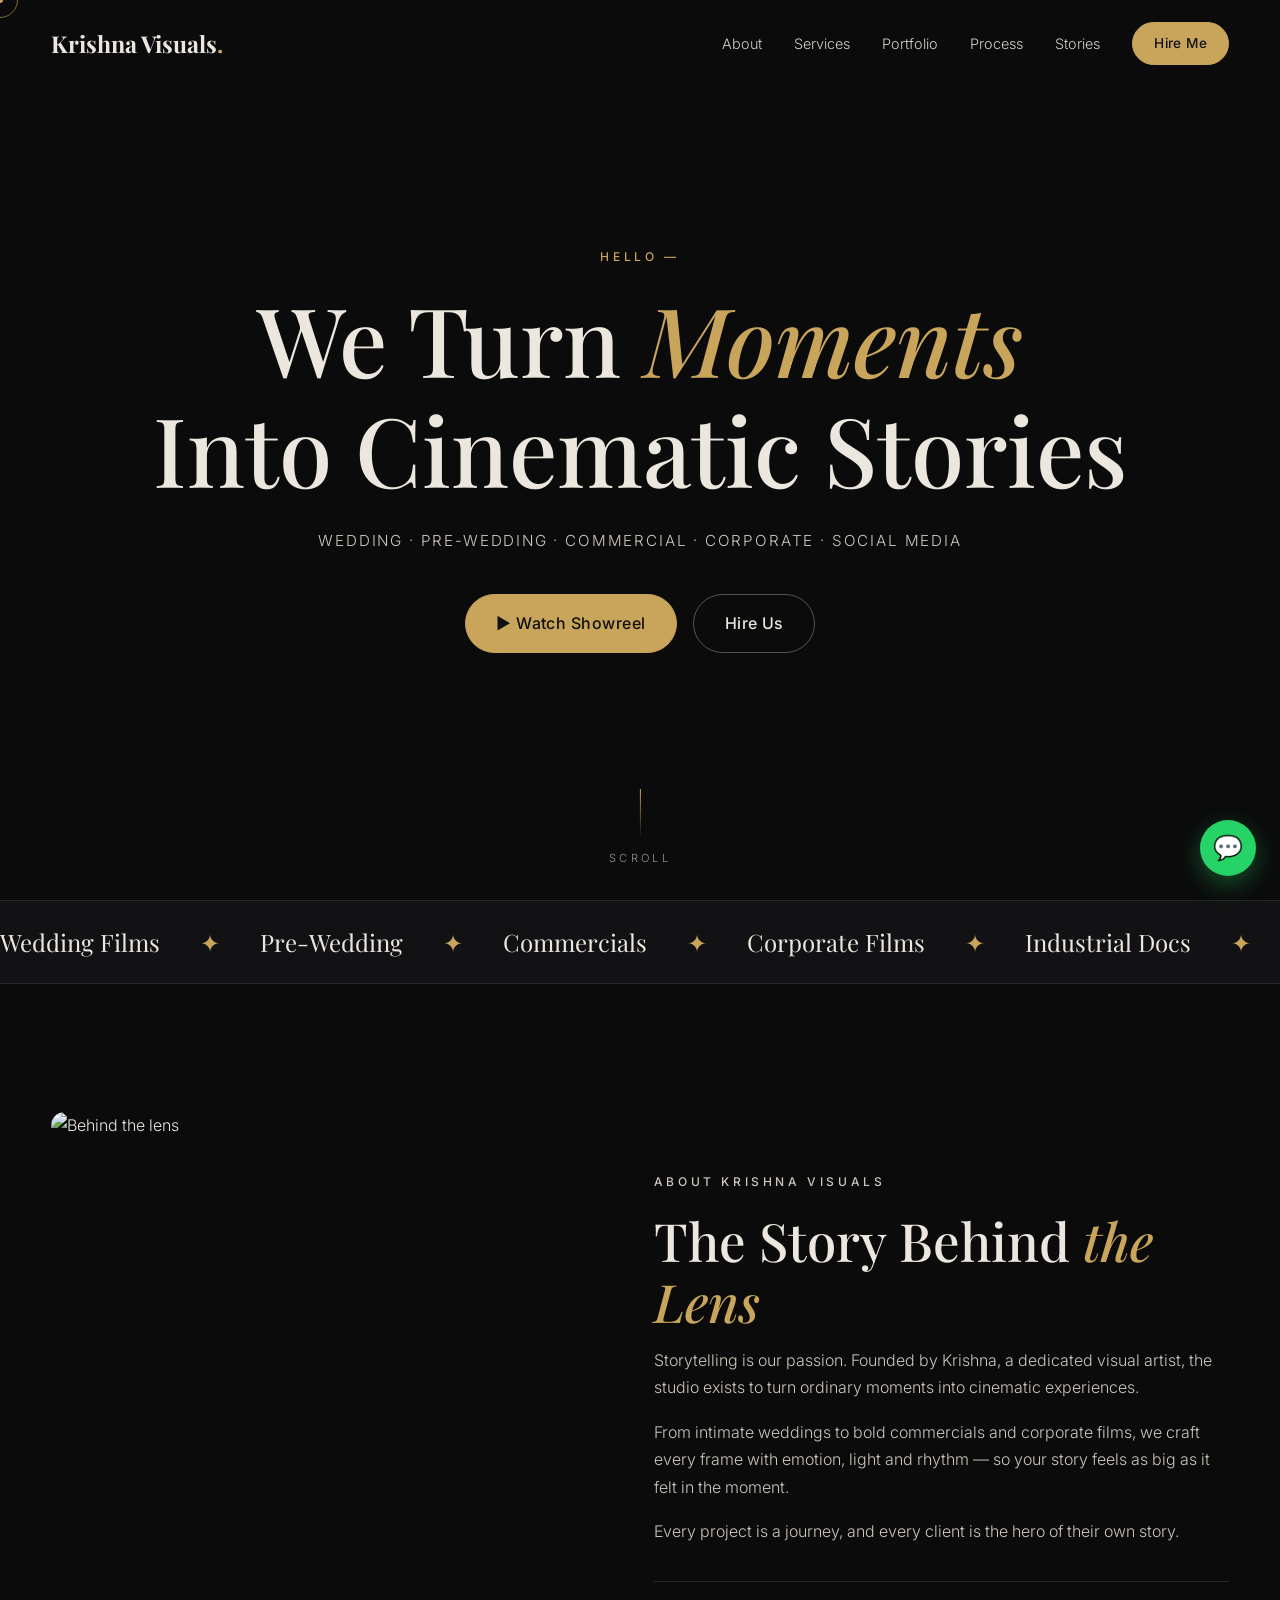
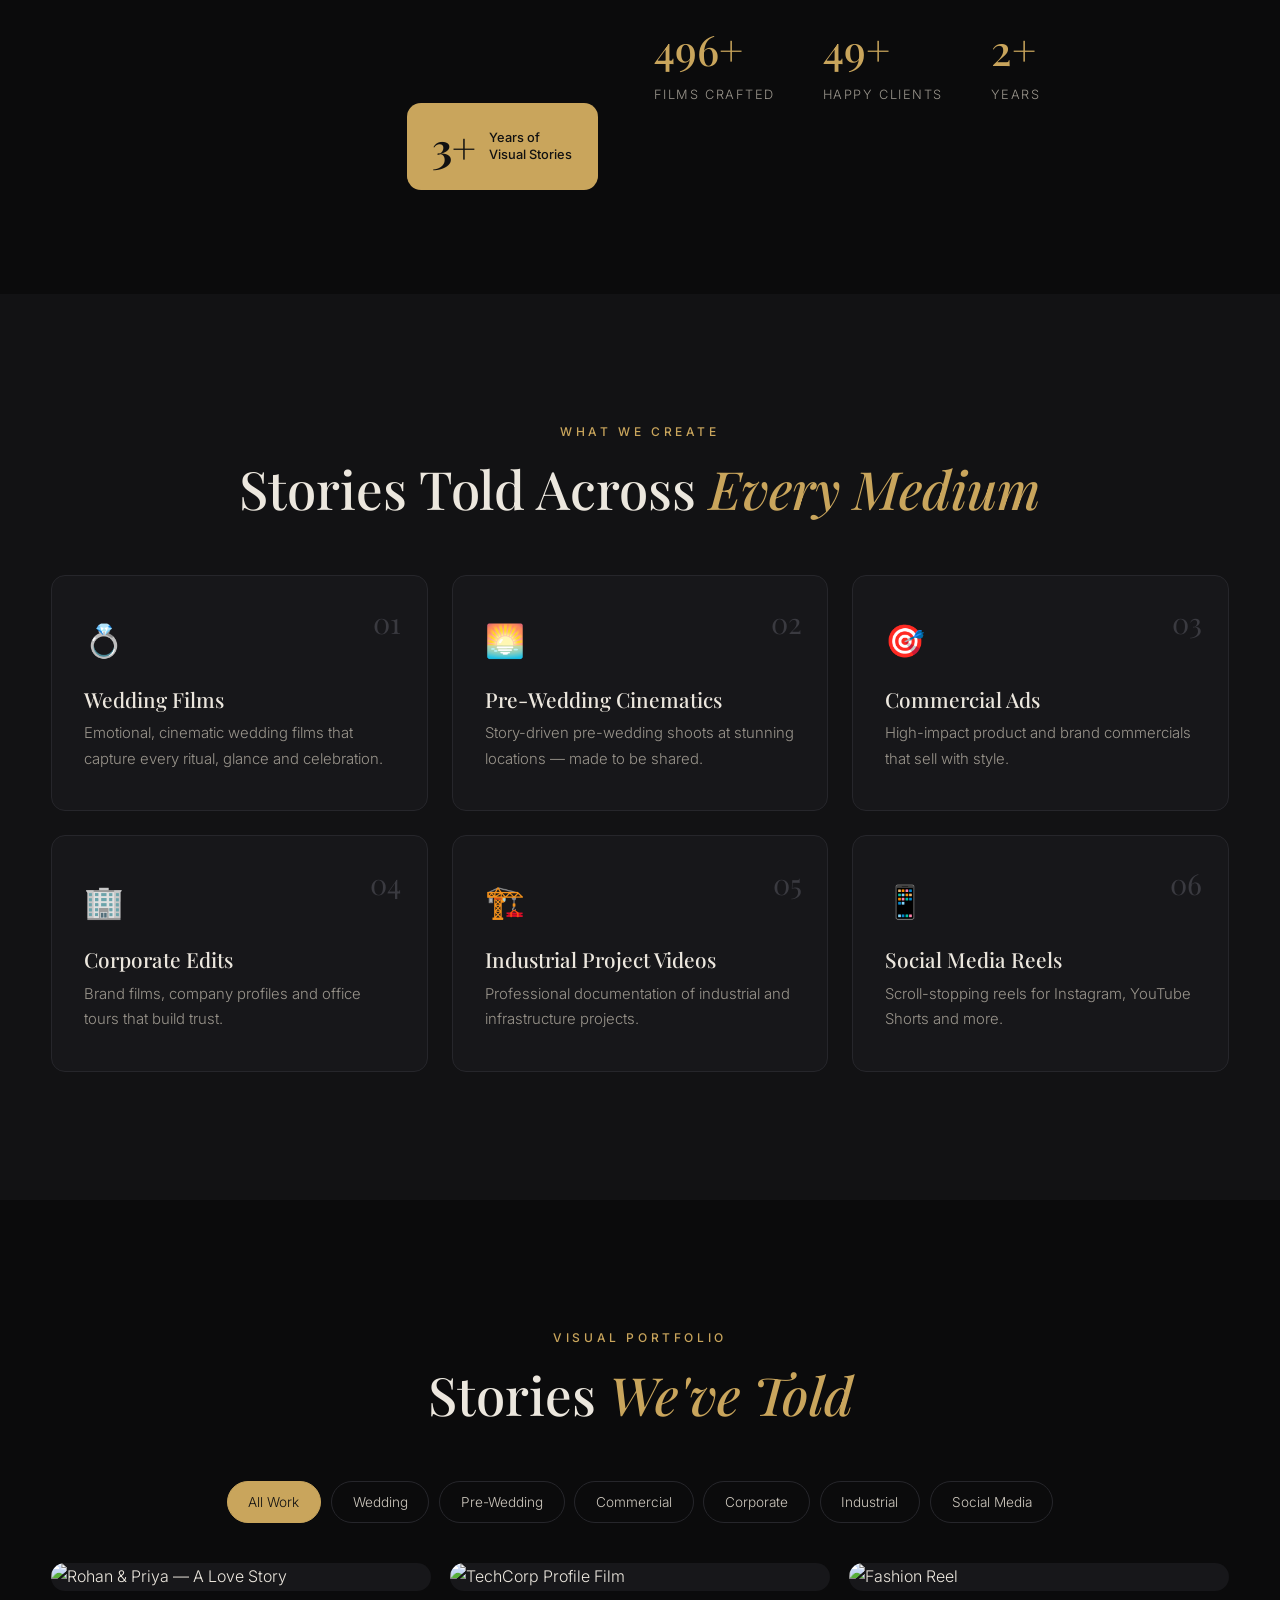
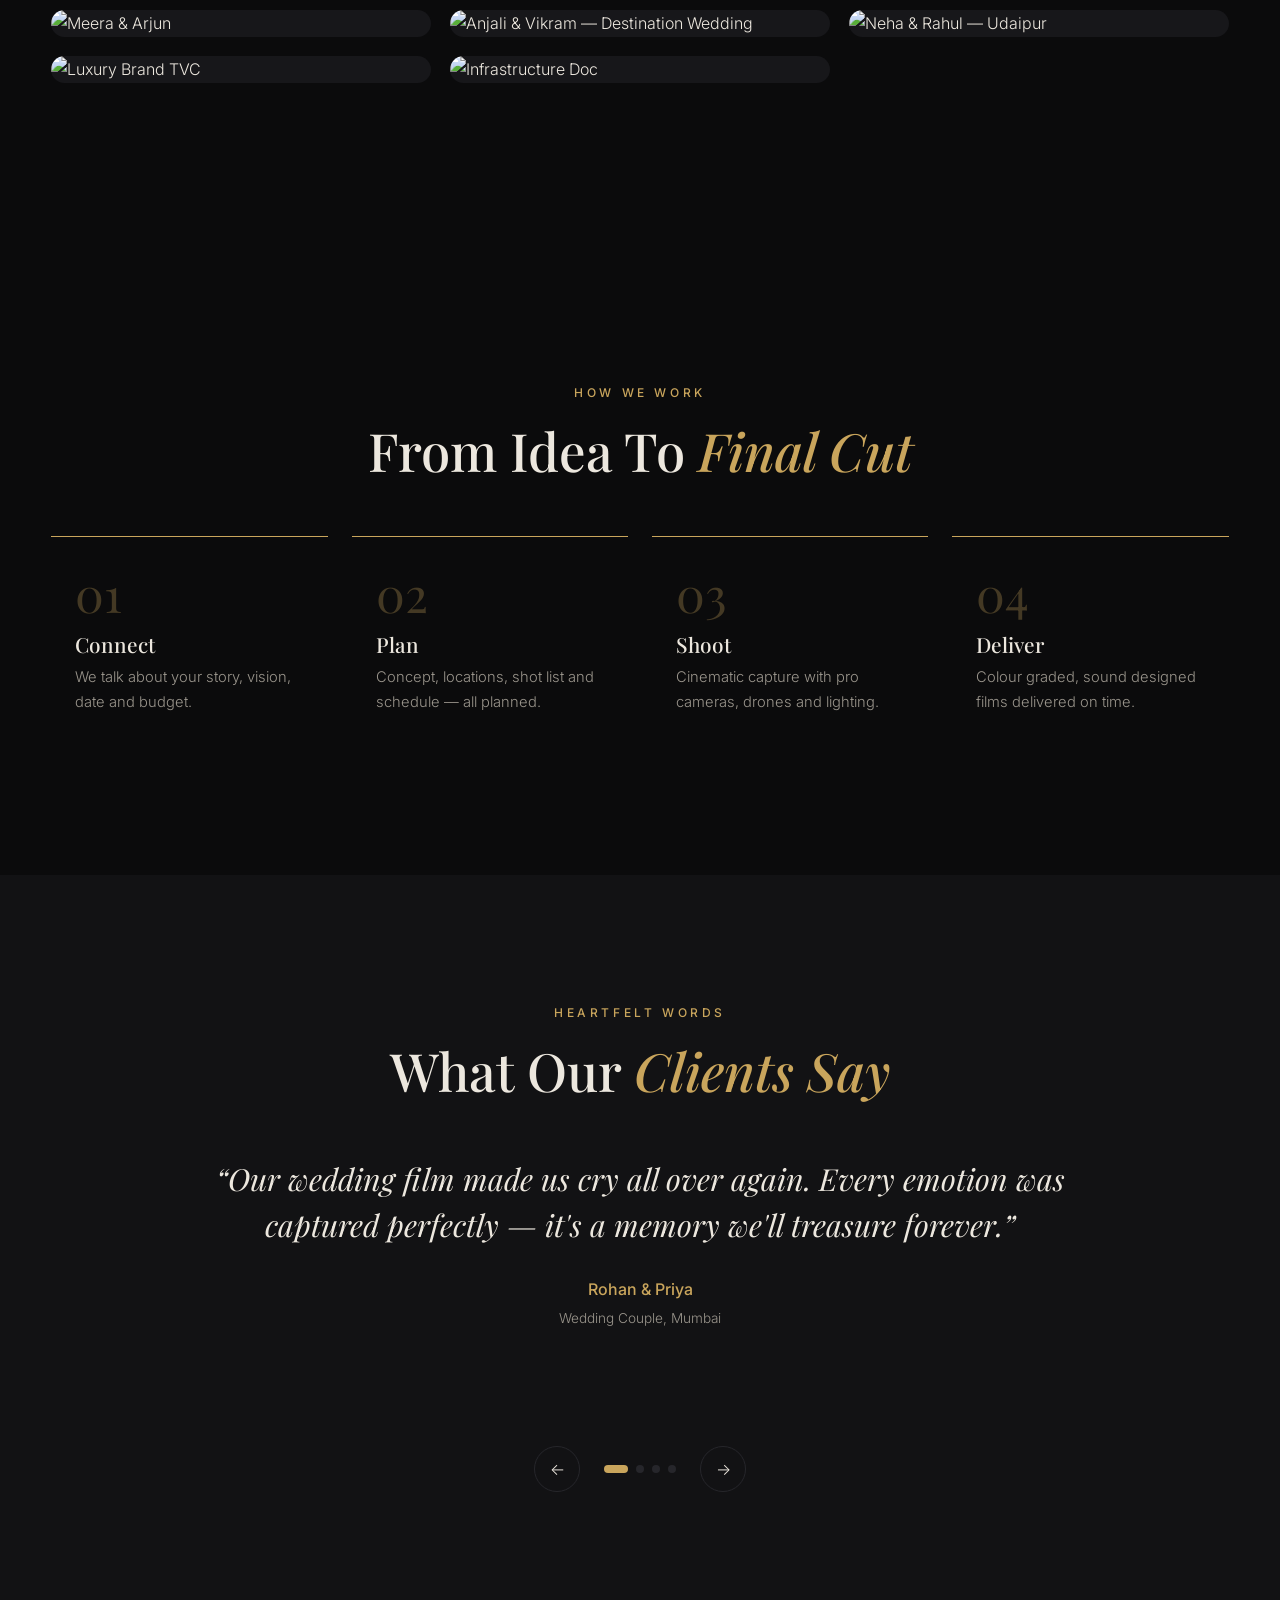
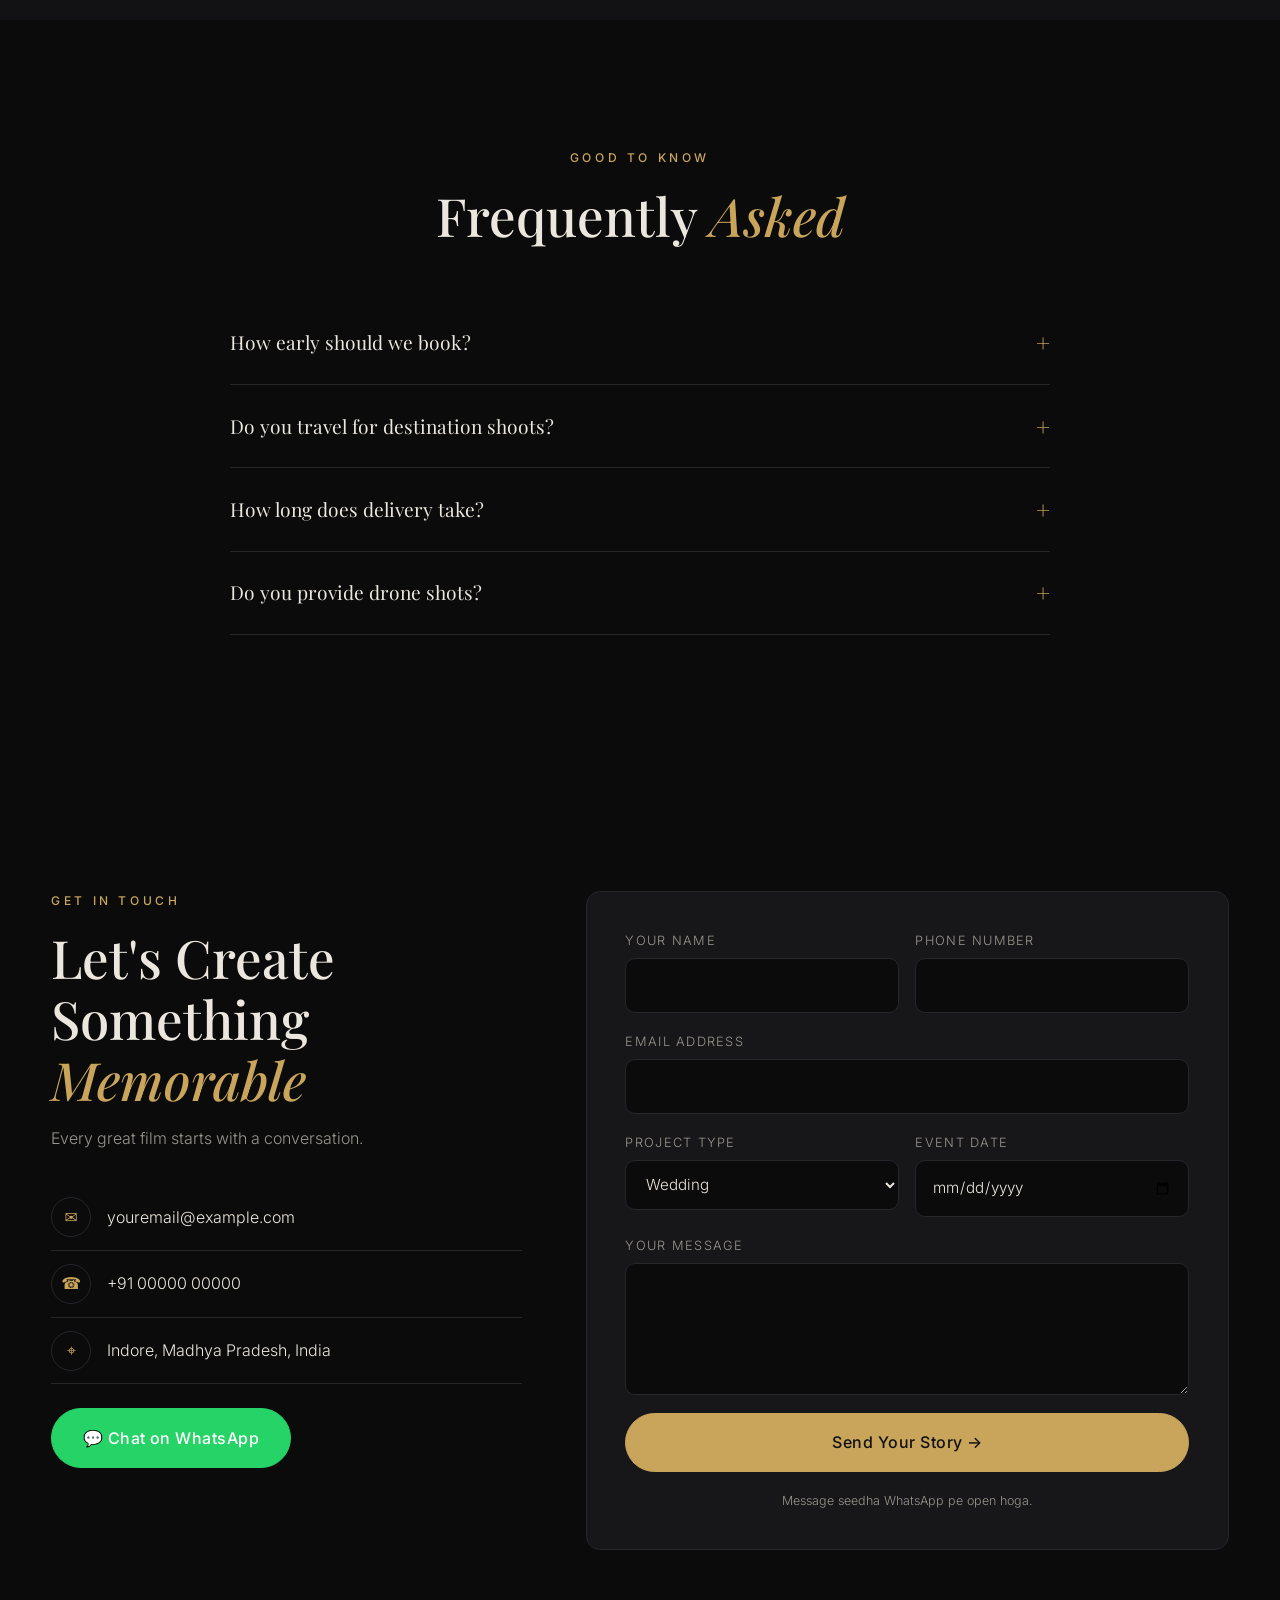
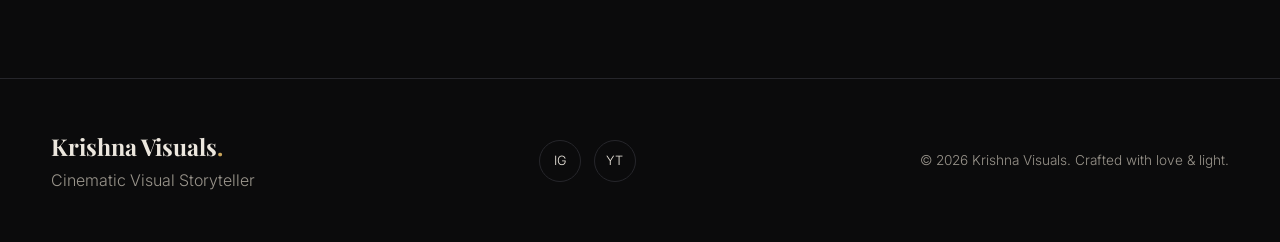
==== index.html @ 81f7ef21 "Studio portfolio website with admin panel Co-Authored-By: Claude Opus 5.5 <noreply@anthropic.com>" ====
<!DOCTYPE html>
<html lang="en">
<head>
  <meta charset="UTF-8" />
  <meta name="viewport" content="width=device-width, initial-scale=1.0" />
  <title>Krishna Visuals — Cinematic Visual Storyteller</title>
  <meta name="description" content="Wedding, Pre-Wedding, Commercial, Corporate & Social Media films. Cinematic visual storytelling studio based in Indore." />
  <meta property="og:title" content="Krishna Visuals — Cinematic Visual Storyteller" />
  <meta property="og:description" content="We turn moments into cinematic stories." />
  <meta name="theme-color" content="#0b0b0c" />
  <link rel="icon" href="data:image/svg+xml,<svg xmlns='http://www.w3.org/2000/svg' viewBox='0 0 100 100'><text y='.9em' font-size='90'>🎬</text></svg>" />
  <link rel="preconnect" href="https://fonts.googleapis.com" />
  <link rel="preconnect" href="https://fonts.gstatic.com" crossorigin />
  <link href="https://fonts.googleapis.com/css2?family=Playfair+Display:ital,wght@0,500;0,700;1,500&family=Inter:wght@300;400;500;600&display=swap" rel="stylesheet" />
  <link rel="stylesheet" href="css/style.css" />
</head>
<body>

  <!-- Preloader -->
  <div id="preloader"><div class="pl-inner"><span class="pl-logo" data-brand>Krishna Visuals</span><span class="pl-bar"></span></div></div>

  <!-- Custom cursor (desktop) -->
  <div class="cursor-dot"></div><div class="cursor-ring"></div>

  <!-- NAV -->
  <header class="nav" id="nav">
    <a href="#home" class="logo"><span data-brand>Krishna Visuals</span><i>.</i></a>
    <nav class="nav-links" id="navLinks">
      <a href="#about">About</a>
      <a href="#services">Services</a>
      <a href="#portfolio">Portfolio</a>
      <a href="#process">Process</a>
      <a href="#testimonials">Stories</a>
      <a href="#contact" class="btn btn-sm">Hire Me</a>
    </nav>
    <button class="burger" id="burger" aria-label="Menu"><span></span><span></span></button>
  </header>

  <!-- HERO -->
  <section class="hero" id="home">
    <div class="hero-bg" id="heroBg"></div>
    <div class="hero-overlay"></div>
    <div class="hero-content">
      <p class="eyebrow reveal">Hello —</p>
      <h1 class="reveal">We Turn <em>Moments</em><br />Into Cinematic Stories</h1>
      <p class="hero-services reveal">Wedding · Pre-Wedding · Commercial · Corporate · Social Media</p>
      <div class="hero-btns reveal">
        <button class="btn" id="showreelBtn">▶ Watch Showreel</button>
        <a href="#contact" class="btn btn-ghost">Hire Us</a>
      </div>
    </div>
    <a href="#about" class="scroll-cue"><span></span>Scroll</a>
  </section>

  <!-- MARQUEE -->
  <div class="marquee"><div class="marquee-track">
    <span>Wedding Films</span><b>✦</b><span>Pre-Wedding</span><b>✦</b><span>Commercials</span><b>✦</b><span>Corporate Films</span><b>✦</b><span>Industrial Docs</span><b>✦</b><span>Social Reels</span><b>✦</b>
    <span>Wedding Films</span><b>✦</b><span>Pre-Wedding</span><b>✦</b><span>Commercials</span><b>✦</b><span>Corporate Films</span><b>✦</b><span>Industrial Docs</span><b>✦</b><span>Social Reels</span><b>✦</b>
  </div></div>

  <!-- ABOUT -->
  <section class="section about" id="about">
    <div class="container about-grid">
      <div class="about-img reveal">
        <img src="https://picsum.photos/seed/studio-lens/800/1000" alt="Behind the lens" loading="lazy" />
        <div class="about-badge"><strong>3+</strong><span>Years of<br/>Visual Stories</span></div>
      </div>
      <div class="about-text">
        <p class="eyebrow reveal">About <span data-brand>Krishna Visuals</span></p>
        <h2 class="reveal">The Story Behind <em>the Lens</em></h2>
        <p class="reveal">Storytelling is our passion. Founded by Krishna, a dedicated visual artist, the studio exists to turn ordinary moments into cinematic experiences.</p>
        <p class="reveal">From intimate weddings to bold commercials and corporate films, we craft every frame with emotion, light and rhythm — so your story feels as big as it felt in the moment.</p>
        <p class="reveal">Every project is a journey, and every client is the hero of their own story.</p>
        <div class="stats reveal">
          <div><strong class="count" data-to="500">0</strong><b>+</b><span>Films Crafted</span></div>
          <div><strong class="count" data-to="50">0</strong><b>+</b><span>Happy Clients</span></div>
          <div><strong class="count" data-to="3">0</strong><b>+</b><span>Years</span></div>
        </div>
      </div>
    </div>
  </section>

  <!-- SERVICES -->
  <section class="section services" id="services">
    <div class="container">
      <div class="section-head">
        <p class="eyebrow reveal">What We Create</p>
        <h2 class="reveal">Stories Told Across <em>Every Medium</em></h2>
      </div>
      <div class="service-grid">
        <article class="service reveal"><span class="num">01</span><div class="ico">💍</div><h3>Wedding Films</h3><p>Emotional, cinematic wedding films that capture every ritual, glance and celebration.</p></article>
        <article class="service reveal"><span class="num">02</span><div class="ico">🌅</div><h3>Pre-Wedding Cinematics</h3><p>Story-driven pre-wedding shoots at stunning locations — made to be shared.</p></article>
        <article class="service reveal"><span class="num">03</span><div class="ico">🎯</div><h3>Commercial Ads</h3><p>High-impact product and brand commercials that sell with style.</p></article>
        <article class="service reveal"><span class="num">04</span><div class="ico">🏢</div><h3>Corporate Edits</h3><p>Brand films, company profiles and office tours that build trust.</p></article>
        <article class="service reveal"><span class="num">05</span><div class="ico">🏗️</div><h3>Industrial Project Videos</h3><p>Professional documentation of industrial and infrastructure projects.</p></article>
        <article class="service reveal"><span class="num">06</span><div class="ico">📱</div><h3>Social Media Reels</h3><p>Scroll-stopping reels for Instagram, YouTube Shorts and more.</p></article>
      </div>
    </div>
  </section>

  <!-- PORTFOLIO -->
  <section class="section portfolio" id="portfolio">
    <div class="container">
      <div class="section-head">
        <p class="eyebrow reveal">Visual Portfolio</p>
        <h2 class="reveal">Stories <em>We've Told</em></h2>
      </div>
      <div class="filters reveal" id="filters"></div>
      <div class="gallery" id="gallery"></div>
      <p class="gallery-empty" id="galleryEmpty" hidden>Abhi is category me kuch nahi hai — jaldi aa raha hai ✨</p>
      <div class="center"><button class="btn btn-ghost" id="loadMore" hidden>Load More</button></div>
    </div>
  </section>

  <!-- PROCESS -->
  <section class="section process" id="process">
    <div class="container">
      <div class="section-head">
        <p class="eyebrow reveal">How We Work</p>
        <h2 class="reveal">From Idea To <em>Final Cut</em></h2>
      </div>
      <div class="process-grid">
        <div class="step reveal"><span>01</span><h3>Connect</h3><p>We talk about your story, vision, date and budget.</p></div>
        <div class="step reveal"><span>02</span><h3>Plan</h3><p>Concept, locations, shot list and schedule — all planned.</p></div>
        <div class="step reveal"><span>03</span><h3>Shoot</h3><p>Cinematic capture with pro cameras, drones and lighting.</p></div>
        <div class="step reveal"><span>04</span><h3>Deliver</h3><p>Colour graded, sound designed films delivered on time.</p></div>
      </div>
    </div>
  </section>

  <!-- TESTIMONIALS -->
  <section class="section testimonials" id="testimonials">
    <div class="container">
      <div class="section-head">
        <p class="eyebrow reveal">Heartfelt Words</p>
        <h2 class="reveal">What Our <em>Clients Say</em></h2>
      </div>
      <div class="slider reveal" id="slider">
        <div class="slides">
          <blockquote class="slide active"><p>“Our wedding film made us cry all over again. Every emotion was captured perfectly — it's a memory we'll treasure forever.”</p><cite>Rohan &amp; Priya <span>Wedding Couple, Mumbai</span></cite></blockquote>
          <blockquote class="slide"><p>“The pre-wedding film went viral among our friends and family! Beautiful locations, beautiful storytelling.”</p><cite>Arjun &amp; Meera <span>Pre-Wedding, Jaipur</span></cite></blockquote>
          <blockquote class="slide"><p>“Our product launch video exceeded every expectation. Professional, creative and delivered on time.”</p><cite>Siddharth J. <span>CEO, Lifestyle Brand</span></cite></blockquote>
          <blockquote class="slide"><p>“The corporate film perfectly showed who we are as a company. Our clients loved it.”</p><cite>Preethi N. <span>Marketing Director</span></cite></blockquote>
        </div>
        <div class="slider-nav">
          <button id="prevT" aria-label="Previous">←</button>
          <div class="dots" id="dots"></div>
          <button id="nextT" aria-label="Next">→</button>
        </div>
      </div>
    </div>
  </section>

  <!-- FAQ -->
  <section class="section faq" id="faq">
    <div class="container narrow">
      <div class="section-head">
        <p class="eyebrow reveal">Good To Know</p>
        <h2 class="reveal">Frequently <em>Asked</em></h2>
      </div>
      <details class="reveal"><summary>How early should we book?</summary><p>Weddings: 2–4 months pehle book karna best hai. Commercial / corporate projects ke liye 1–2 weeks kaafi hai.</p></details>
      <details class="reveal"><summary>Do you travel for destination shoots?</summary><p>Haan! Hum poore India me aur destination weddings ke liye travel karte hain.</p></details>
      <details class="reveal"><summary>How long does delivery take?</summary><p>Teaser 1 week me, aur full film usually 3–6 weeks me deliver hoti hai.</p></details>
      <details class="reveal"><summary>Do you provide drone shots?</summary><p>Yes — cinematic drone coverage available hai (location permissions ke according).</p></details>
    </div>
  </section>

  <!-- CONTACT -->
  <section class="section contact" id="contact">
    <div class="container contact-grid">
      <div>
        <p class="eyebrow reveal">Get In Touch</p>
        <h2 class="reveal">Let's Create Something <em>Memorable</em></h2>
        <p class="reveal muted">Every great film starts with a conversation.</p>
        <ul class="contact-list reveal">
          <li><span>✉</span><a id="cEmail" href="#"></a></li>
          <li><span>☎</span><a id="cPhone" href="#"></a></li>
          <li><span>⌖</span><em id="cLoc"></em></li>
        </ul>
        <a id="cWa" class="btn btn-wa reveal" target="_blank" rel="noopener">💬 Chat on WhatsApp</a>
      </div>
      <form class="form reveal" id="contactForm">
        <div class="row">
          <label>Your Name<input name="name" required /></label>
          <label>Phone Number<input name="phone" type="tel" /></label>
        </div>
        <label>Email Address<input name="email" type="email" /></label>
        <div class="row">
          <label>Project Type<select name="type" id="projType"></select></label>
          <label>Event Date<input name="date" type="date" /></label>
        </div>
        <label>Your Message<textarea name="message" rows="4" required></textarea></label>
        <button class="btn" type="submit">Send Your Story →</button>
        <p class="form-note">Message seedha WhatsApp pe open hoga.</p>
      </form>
    </div>
  </section>

  <!-- FOOTER -->
  <footer class="footer">
    <div class="container footer-inner">
      <div><a href="#home" class="logo"><span data-brand>Krishna Visuals</span><i>.</i></a><p class="muted" data-tagline></p></div>
      <div class="socials" id="socials"></div>
      <p class="muted small">© <span id="year"></span> <span data-brand>Krishna Visuals</span>. Crafted with love &amp; light.</p>
    </div>
  </footer>

  <!-- Floating buttons -->
  <a class="float-wa" id="floatWa" target="_blank" rel="noopener" aria-label="WhatsApp">💬</a>
  <button class="to-top" id="toTop" aria-label="Back to top">↑</button>

  <!-- Lightbox -->
  <div class="lightbox" id="lightbox" aria-hidden="true">
    <button class="lb-close" id="lbClose" aria-label="Close">✕</button>
    <button class="lb-prev" id="lbPrev" aria-label="Previous">‹</button>
    <div class="lb-stage" id="lbStage"></div>
    <button class="lb-next" id="lbNext" aria-label="Next">›</button>
    <p class="lb-caption" id="lbCaption"></p>
  </div>

  <script src="js/config.js"></script>
  <script src="js/main.js"></script>
</body>
</html>
---- css/style.css ----
[hidden]{display:none!important}
:root{
  --bg:#0b0b0c; --bg2:#121214; --card:#17171a; --line:#26262b;
  --text:#ece7de; --muted:#9a958c; --gold:#c9a55c; --gold2:#e6c98a;
  --serif:"Playfair Display",Georgia,serif; --sans:"Inter",system-ui,sans-serif;
  --r:14px; --ease:cubic-bezier(.2,.7,.2,1);
}
*{box-sizing:border-box;margin:0;padding:0}
html{scroll-behavior:smooth}
body{background:var(--bg);color:var(--text);font-family:var(--sans);font-weight:300;line-height:1.7;overflow-x:hidden}
img{max-width:100%;display:block}
a{color:inherit;text-decoration:none}
button{font:inherit;cursor:pointer;border:0;background:none;color:inherit}
em{font-style:italic;color:var(--gold)}
h1,h2,h3{font-family:var(--serif);font-weight:500;line-height:1.15}
h2{font-size:clamp(2rem,4.5vw,3.3rem);margin-bottom:1rem}
h3{font-size:1.3rem}
.container{width:min(1200px,92%);margin:auto}
.narrow{width:min(820px,92%)}
.section{padding:clamp(5rem,10vw,8rem) 0}
.section-head{text-align:center;margin-bottom:3.5rem}
.eyebrow{text-transform:uppercase;letter-spacing:.3em;font-size:.75rem;color:var(--gold);margin-bottom:1rem;font-weight:500}
.muted{color:var(--muted)} .small{font-size:.85rem} .center{text-align:center;margin-top:2.5rem}

/* Buttons */
.btn{display:inline-flex;align-items:center;gap:.5rem;padding:.95rem 1.9rem;border-radius:50px;background:var(--gold);color:#111;font-weight:500;letter-spacing:.03em;transition:.35s var(--ease);border:1px solid var(--gold)}
.btn:hover{background:var(--gold2);transform:translateY(-2px);box-shadow:0 10px 30px rgba(201,165,92,.25)}
.btn-ghost{background:transparent;color:var(--text);border-color:rgba(255,255,255,.3)}
.btn-ghost:hover{background:rgba(255,255,255,.08);border-color:var(--gold);color:var(--gold)}
.btn-sm{padding:.55rem 1.3rem;font-size:.85rem}
.btn-wa{background:#25d366;border-color:#25d366;color:#fff;margin-top:1.5rem}
.btn-wa:hover{background:#1ebe5a}

/* Preloader */
#preloader{position:fixed;inset:0;background:var(--bg);z-index:999;display:grid;place-items:center;transition:opacity .7s,visibility .7s}
#preloader.done{opacity:0;visibility:hidden}
.pl-inner{text-align:center}
.pl-logo{font-family:var(--serif);font-size:2rem;letter-spacing:.05em;display:block;margin-bottom:1rem}
.pl-bar{display:block;width:160px;height:1px;background:var(--line);position:relative;overflow:hidden;margin:auto}
.pl-bar::after{content:"";position:absolute;inset:0;background:var(--gold);animation:load 1.2s var(--ease) infinite}
@keyframes load{from{transform:translateX(-100%)}to{transform:translateX(100%)}}

/* Cursor */
.cursor-dot,.cursor-ring{position:fixed;top:0;left:0;pointer-events:none;z-index:1000;border-radius:50%;transform:translate(-50%,-50%);opacity:0;transition:opacity .3s}
.cursor-dot{width:6px;height:6px;background:var(--gold)}
.cursor-ring{width:36px;height:36px;border:1px solid rgba(201,165,92,.6);transition:width .25s,height .25s,opacity .3s}
.cursor-ring.big{width:70px;height:70px;background:rgba(201,165,92,.08)}
@media (hover:hover) and (pointer:fine){body.has-cursor .cursor-dot,body.has-cursor .cursor-ring{opacity:1}}

/* Nav */
.nav{position:fixed;top:0;left:0;right:0;z-index:50;display:flex;justify-content:space-between;align-items:center;padding:1.4rem 4%;transition:.4s var(--ease)}
.nav.scrolled{background:rgba(11,11,12,.85);backdrop-filter:blur(14px);padding:.9rem 4%;border-bottom:1px solid var(--line)}
.logo{font-family:var(--serif);font-size:1.45rem;font-weight:700}
.logo i{color:var(--gold);font-style:normal}
.nav-links{display:flex;gap:2rem;align-items:center}
.nav-links a:not(.btn){font-size:.9rem;position:relative;color:#d6d1c8}
.nav-links a:not(.btn)::after{content:"";position:absolute;left:0;bottom:-4px;width:0;height:1px;background:var(--gold);transition:.3s}
.nav-links a:not(.btn):hover::after,.nav-links a.active::after{width:100%}
.burger{display:none;width:30px;height:20px;position:relative;z-index:60}
.burger span{position:absolute;left:0;width:100%;height:1.5px;background:var(--text);transition:.3s}
.burger span:first-child{top:5px}.burger span:last-child{bottom:5px}
.burger.open span:first-child{top:9px;transform:rotate(45deg)}
.burger.open span:last-child{bottom:9px;transform:rotate(-45deg)}

/* Hero */
.hero{height:100vh;min-height:620px;position:relative;display:flex;align-items:center;justify-content:center;text-align:center;overflow:hidden}
.hero-bg{position:absolute;inset:-5%;background:url("https://picsum.photos/seed/cinema-hero/1920/1080") center/cover;animation:kenburns 22s ease-in-out infinite alternate}
@keyframes kenburns{from{transform:scale(1)}to{transform:scale(1.12) translate(-1%,-1%)}}
.hero-overlay{position:absolute;inset:0;background:radial-gradient(ellipse at center,rgba(11,11,12,.45),rgba(11,11,12,.92)),linear-gradient(to bottom,rgba(11,11,12,.3),var(--bg))}
.hero-content{position:relative;z-index:2;padding:0 5%}
.hero h1{font-size:clamp(2.6rem,7.5vw,6rem);margin-bottom:1.5rem}
.hero-services{color:#cfc9bf;letter-spacing:.12em;font-size:clamp(.75rem,1.6vw,.95rem);text-transform:uppercase;margin-bottom:2.5rem}
.hero-btns{display:flex;gap:1rem;justify-content:center;flex-wrap:wrap}
.scroll-cue{position:absolute;bottom:2rem;left:50%;transform:translateX(-50%);font-size:.7rem;letter-spacing:.3em;text-transform:uppercase;color:var(--muted);display:flex;flex-direction:column;align-items:center;gap:.6rem;z-index:2}
.scroll-cue span{width:1px;height:50px;background:linear-gradient(var(--gold),transparent);animation:drip 2s infinite}
@keyframes drip{0%{transform:scaleY(0);transform-origin:top}50%{transform:scaleY(1);transform-origin:top}51%{transform-origin:bottom}100%{transform:scaleY(0);transform-origin:bottom}}

/* Marquee */
.marquee{border-block:1px solid var(--line);padding:1.3rem 0;overflow:hidden;background:var(--bg2)}
.marquee-track{display:flex;gap:2.5rem;width:max-content;animation:marquee 35s linear infinite;font-family:var(--serif);font-size:1.5rem;white-space:nowrap}
.marquee-track b{color:var(--gold);font-weight:400}
@keyframes marquee{to{transform:translateX(-50%)}}

/* About */
.about-grid{display:grid;grid-template-columns:1fr 1.1fr;gap:5rem;align-items:center}
.about-img{position:relative}
.about-img img{border-radius:var(--r);aspect-ratio:4/5;object-fit:cover;width:100%;filter:grayscale(.2)}
.about-badge{position:absolute;bottom:-1.5rem;right:-1.5rem;background:var(--gold);color:#111;padding:1.4rem 1.6rem;border-radius:var(--r);display:flex;gap:.8rem;align-items:center}
.about-badge strong{font-family:var(--serif);font-size:2.6rem;line-height:1}
.about-badge span{font-size:.8rem;line-height:1.3;font-weight:500}
.about-text p{margin-bottom:1.1rem;color:#cdc7bc}
.stats{display:flex;gap:3rem;margin-top:2.2rem;padding-top:2rem;border-top:1px solid var(--line)}
.stats strong,.stats b{font-family:var(--serif);font-size:2.6rem;color:var(--gold);font-weight:500}
.stats span{display:block;font-size:.8rem;color:var(--muted);text-transform:uppercase;letter-spacing:.12em}

/* Services */
.services{background:var(--bg2)}
.service-grid{display:grid;grid-template-columns:repeat(3,1fr);gap:1.5rem}
.service{background:var(--card);border:1px solid var(--line);border-radius:var(--r);padding:2.4rem 2rem;position:relative;overflow:hidden;transition:.45s var(--ease)}
.service::before{content:"";position:absolute;inset:0;background:linear-gradient(135deg,rgba(201,165,92,.14),transparent 60%);opacity:0;transition:.45s}
.service:hover{transform:translateY(-6px);border-color:rgba(201,165,92,.5)}
.service:hover::before{opacity:1}
.service .num{position:absolute;top:1.4rem;right:1.6rem;font-family:var(--serif);color:#3a3a40;font-size:1.8rem}
.service .ico{font-size:2rem;margin-bottom:1.2rem}
.service h3{margin-bottom:.6rem;position:relative}
.service p{color:var(--muted);font-size:.93rem;position:relative}

/* Portfolio */
.filters{display:flex;flex-wrap:wrap;justify-content:center;gap:.6rem;margin-bottom:2.5rem}
.filters button{padding:.55rem 1.3rem;border:1px solid var(--line);border-radius:50px;font-size:.85rem;color:#cfc9bf;transition:.3s}
.filters button:hover{border-color:var(--gold);color:var(--gold)}
.filters button.active{background:var(--gold);border-color:var(--gold);color:#111}
.gallery{columns:3 300px;column-gap:1.2rem}
.g-item{break-inside:avoid;margin-bottom:1.2rem;position:relative;border-radius:var(--r);overflow:hidden;cursor:pointer;background:var(--card);animation:fadeUp .6s var(--ease) both}
@keyframes fadeUp{from{opacity:0;transform:translateY(25px)}to{opacity:1;transform:none}}
.g-item img{width:100%;transition:transform .8s var(--ease),filter .5s}
.g-item:hover img{transform:scale(1.06);filter:brightness(.55)}
.g-info{position:absolute;inset:auto 0 0 0;padding:1.4rem;background:linear-gradient(transparent,rgba(0,0,0,.85));transform:translateY(30%);opacity:0;transition:.45s var(--ease)}
.g-item:hover .g-info{transform:none;opacity:1}
.g-info small{color:var(--gold);text-transform:uppercase;letter-spacing:.15em;font-size:.7rem}
.g-info h4{font-family:var(--serif);font-weight:500;font-size:1.2rem}
.g-play{position:absolute;top:50%;left:50%;transform:translate(-50%,-50%);width:64px;height:64px;border-radius:50%;background:rgba(201,165,92,.92);color:#111;display:grid;place-items:center;font-size:1.3rem;padding-left:4px;transition:.3s}
.g-item:hover .g-play{transform:translate(-50%,-50%) scale(1.12)}
.gallery-empty{text-align:center;color:var(--muted);padding:2rem}

/* Process */
.process-grid{display:grid;grid-template-columns:repeat(4,1fr);gap:1.5rem;counter-reset:s}
.step{padding:2rem 1.5rem;border-top:1px solid var(--gold);position:relative}
.step span{font-family:var(--serif);font-size:3rem;color:rgba(201,165,92,.3);display:block;line-height:1;margin-bottom:1rem}
.step h3{margin-bottom:.5rem}
.step p{color:var(--muted);font-size:.92rem}

/* Testimonials */
.testimonials{background:var(--bg2)}
.slider{max-width:850px;margin:auto;text-align:center}
.slides{position:relative;min-height:250px}
.slide{position:absolute;inset:0;opacity:0;transform:translateY(15px);transition:.7s var(--ease);pointer-events:none}
.slide.active{opacity:1;transform:none;pointer-events:auto;position:relative}
.slide p{font-family:var(--serif);font-size:clamp(1.25rem,2.6vw,1.9rem);font-style:italic;line-height:1.5;margin-bottom:1.8rem}
.slide cite{font-style:normal;font-weight:500;color:var(--gold)}
.slide cite span{display:block;color:var(--muted);font-weight:300;font-size:.85rem;margin-top:.2rem}
.slider-nav{display:flex;justify-content:center;align-items:center;gap:1.5rem;margin-top:2.5rem}
.slider-nav button{width:46px;height:46px;border-radius:50%;border:1px solid var(--line);transition:.3s}
.slider-nav button:hover{border-color:var(--gold);color:var(--gold)}
.dots{display:flex;gap:.5rem}
.dots i{width:8px;height:8px;border-radius:50%;background:var(--line);cursor:pointer;transition:.3s}
.dots i.on{background:var(--gold);width:24px;border-radius:5px}

/* FAQ */
details{border-bottom:1px solid var(--line);padding:1.3rem 0}
summary{cursor:pointer;font-family:var(--serif);font-size:1.2rem;list-style:none;display:flex;justify-content:space-between;align-items:center}
summary::-webkit-details-marker{display:none}
summary::after{content:"+";color:var(--gold);font-size:1.5rem;transition:.3s}
details[open] summary::after{transform:rotate(45deg)}
details p{color:var(--muted);margin-top:.8rem}

/* Contact */
.contact-grid{display:grid;grid-template-columns:1fr 1.1fr;gap:4rem;align-items:start}
.contact-list{list-style:none;margin-top:2rem}
.contact-list li{display:flex;gap:1rem;align-items:center;padding:.8rem 0;border-bottom:1px solid var(--line)}
.contact-list li span{width:40px;height:40px;border-radius:50%;border:1px solid var(--line);display:grid;place-items:center;color:var(--gold);flex-shrink:0}
.contact-list em{color:var(--text);font-style:normal}
.contact-list a:hover{color:var(--gold)}
.form{background:var(--card);border:1px solid var(--line);border-radius:var(--r);padding:2.4rem;display:flex;flex-direction:column;gap:1.1rem}
.form .row{display:grid;grid-template-columns:1fr 1fr;gap:1rem}
.form label{display:flex;flex-direction:column;gap:.4rem;font-size:.8rem;color:var(--muted);text-transform:uppercase;letter-spacing:.1em}
.form input,.form select,.form textarea{background:var(--bg);border:1px solid var(--line);border-radius:10px;padding:.85rem 1rem;color:var(--text);font:inherit;text-transform:none;letter-spacing:0;font-size:.95rem;transition:.3s}
.form input:focus,.form select:focus,.form textarea:focus{outline:0;border-color:var(--gold)}
.form .btn{justify-content:center}
.form-note{font-size:.78rem;color:var(--muted);text-align:center}

/* Footer */
.footer{border-top:1px solid var(--line);padding:3rem 0}
.footer-inner{display:flex;justify-content:space-between;align-items:center;gap:2rem;flex-wrap:wrap}
.socials{display:flex;gap:.8rem}
.socials a{width:42px;height:42px;border-radius:50%;border:1px solid var(--line);display:grid;place-items:center;font-size:.8rem;transition:.3s}
.socials a:hover{border-color:var(--gold);color:var(--gold);transform:translateY(-3px)}

/* Floating */
.float-wa{position:fixed;bottom:1.5rem;right:1.5rem;width:56px;height:56px;border-radius:50%;background:#25d366;display:grid;place-items:center;font-size:1.5rem;z-index:40;box-shadow:0 8px 25px rgba(37,211,102,.35);animation:pulse 2.5s infinite}
@keyframes pulse{0%,100%{box-shadow:0 0 0 0 rgba(37,211,102,.5)}50%{box-shadow:0 0 0 14px rgba(37,211,102,0)}}
.to-top{position:fixed;bottom:5.6rem;right:1.85rem;width:44px;height:44px;border-radius:50%;background:var(--card);border:1px solid var(--line);z-index:40;opacity:0;visibility:hidden;transition:.3s}
.to-top.show{opacity:1;visibility:visible}
.to-top:hover{border-color:var(--gold);color:var(--gold)}

/* Lightbox */
.lightbox{position:fixed;inset:0;background:rgba(5,5,6,.96);z-index:200;display:flex;align-items:center;justify-content:center;opacity:0;visibility:hidden;transition:.35s}
.lightbox.open{opacity:1;visibility:visible}
.lb-stage{width:min(1100px,88vw);max-height:82vh;display:flex;justify-content:center}
.lb-stage img{max-height:82vh;width:auto;border-radius:8px;animation:zoomIn .4s var(--ease)}
.lb-stage iframe,.lb-stage video{width:100%;aspect-ratio:16/9;border:0;border-radius:8px;background:#000}
.lb-stage .placeholder{aspect-ratio:16/9;width:100%;display:grid;place-items:center;border:1px dashed var(--line);border-radius:8px;color:var(--muted);font-family:var(--serif);font-size:1.5rem;text-align:center;padding:1rem}
@keyframes zoomIn{from{opacity:0;transform:scale(.94)}to{opacity:1;transform:none}}
.lb-close,.lb-prev,.lb-next{position:absolute;color:#fff;font-size:1.6rem;width:52px;height:52px;border-radius:50%;transition:.3s;z-index:2}
.lb-close:hover,.lb-prev:hover,.lb-next:hover{background:rgba(255,255,255,.1);color:var(--gold)}
.lb-close{top:1.2rem;right:1.2rem}
.lb-prev{left:1.2rem;font-size:2.4rem}.lb-next{right:1.2rem;font-size:2.4rem}
.lb-caption{position:absolute;bottom:1.4rem;left:0;right:0;text-align:center;color:var(--muted);font-size:.9rem}
.lightbox.single .lb-prev,.lightbox.single .lb-next{display:none}

/* Reveal */
.reveal{opacity:0;transform:translateY(30px);transition:opacity .9s var(--ease),transform .9s var(--ease)}
.reveal.in{opacity:1;transform:none}

/* Responsive */
@media (max-width:960px){
  .about-grid,.contact-grid{grid-template-columns:1fr;gap:3.5rem}
  .service-grid{grid-template-columns:1fr 1fr}
  .process-grid{grid-template-columns:1fr 1fr}
  .about-badge{right:1rem}
}
@media (max-width:760px){
  .burger{display:block}
  .nav-links{position:fixed;inset:0;background:rgba(11,11,12,.98);flex-direction:column;justify-content:center;gap:2rem;transform:translateX(100%);transition:.5s var(--ease)}
  .nav-links.open{transform:none}
  .nav-links a:not(.btn){font-size:1.5rem;font-family:var(--serif)}
  .service-grid,.process-grid,.form .row{grid-template-columns:1fr}
  .stats{gap:1.8rem}
  .lb-prev,.lb-next{bottom:1rem;top:auto}
  .lb-caption{bottom:5rem}
  .footer-inner{flex-direction:column;text-align:center}
}
@media (prefers-reduced-motion:reduce){*{animation:none!important;transition:none!important}.reveal{opacity:1;transform:none}}
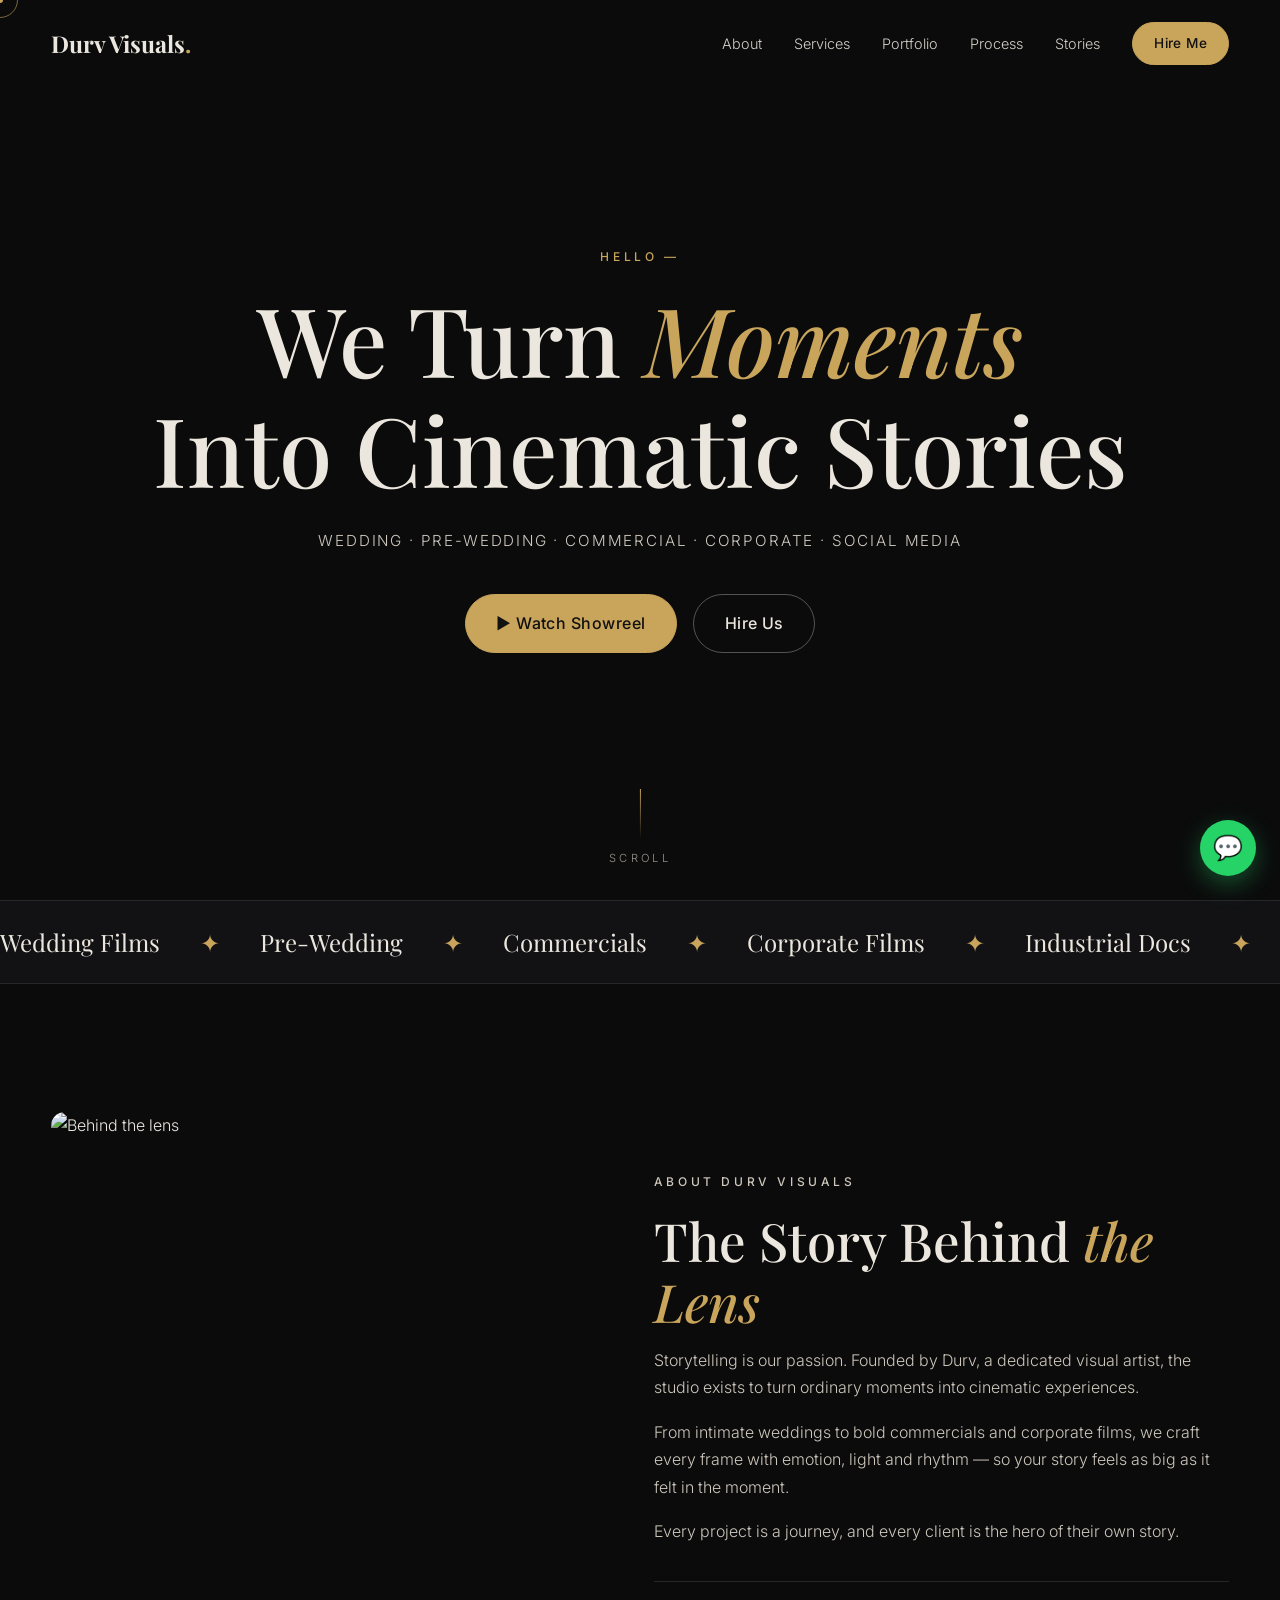
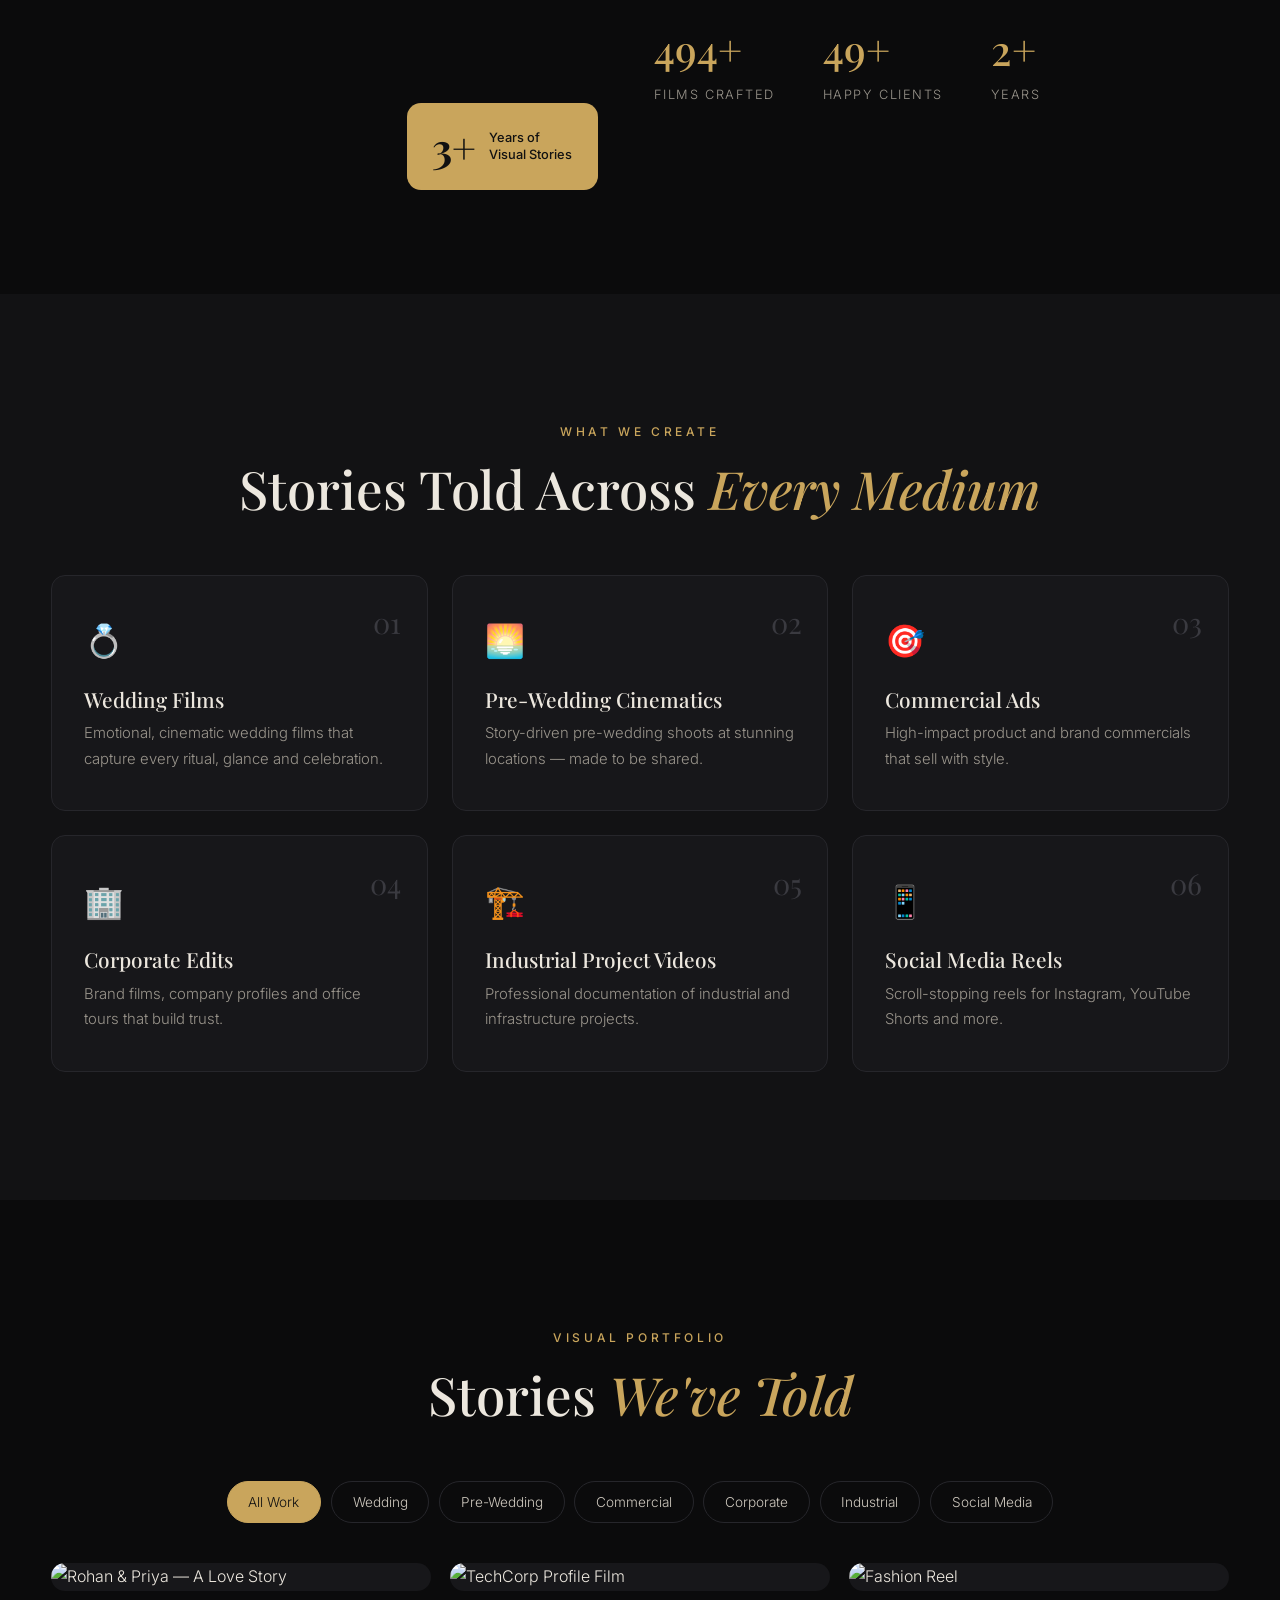
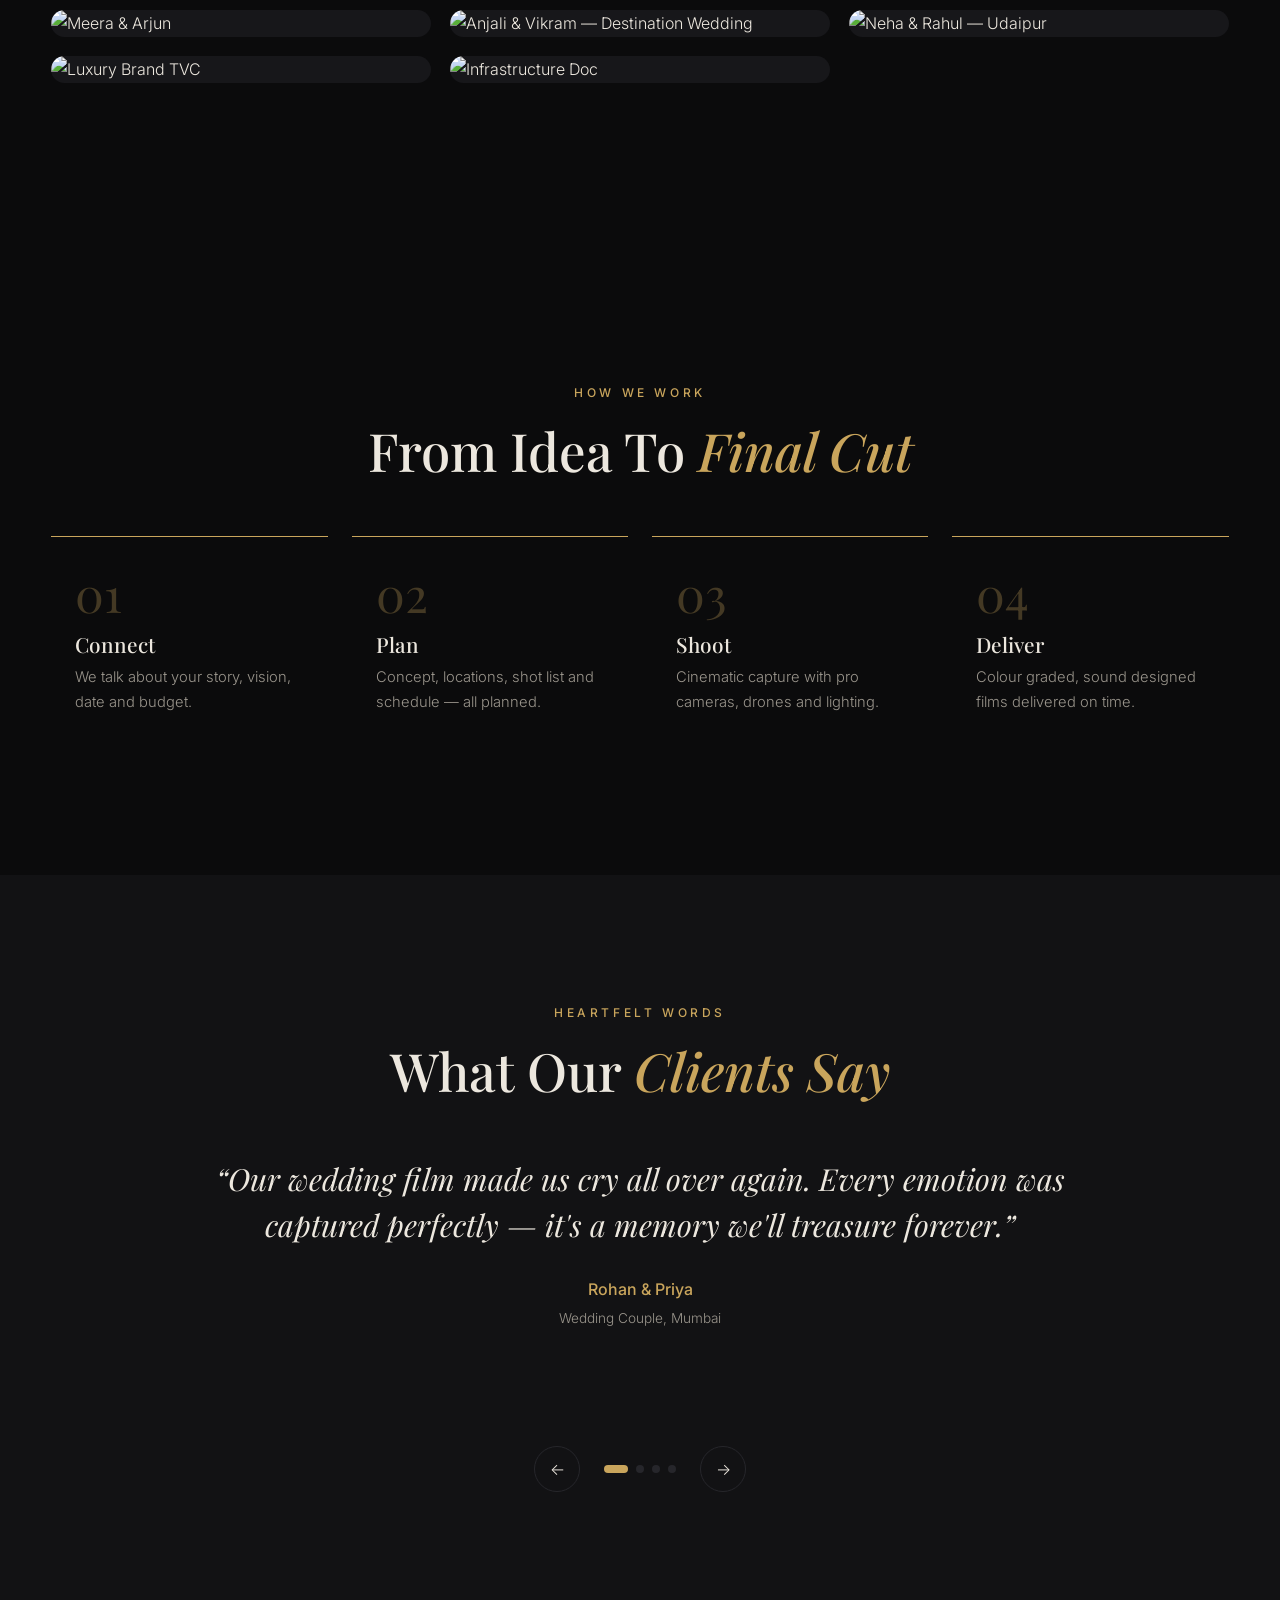
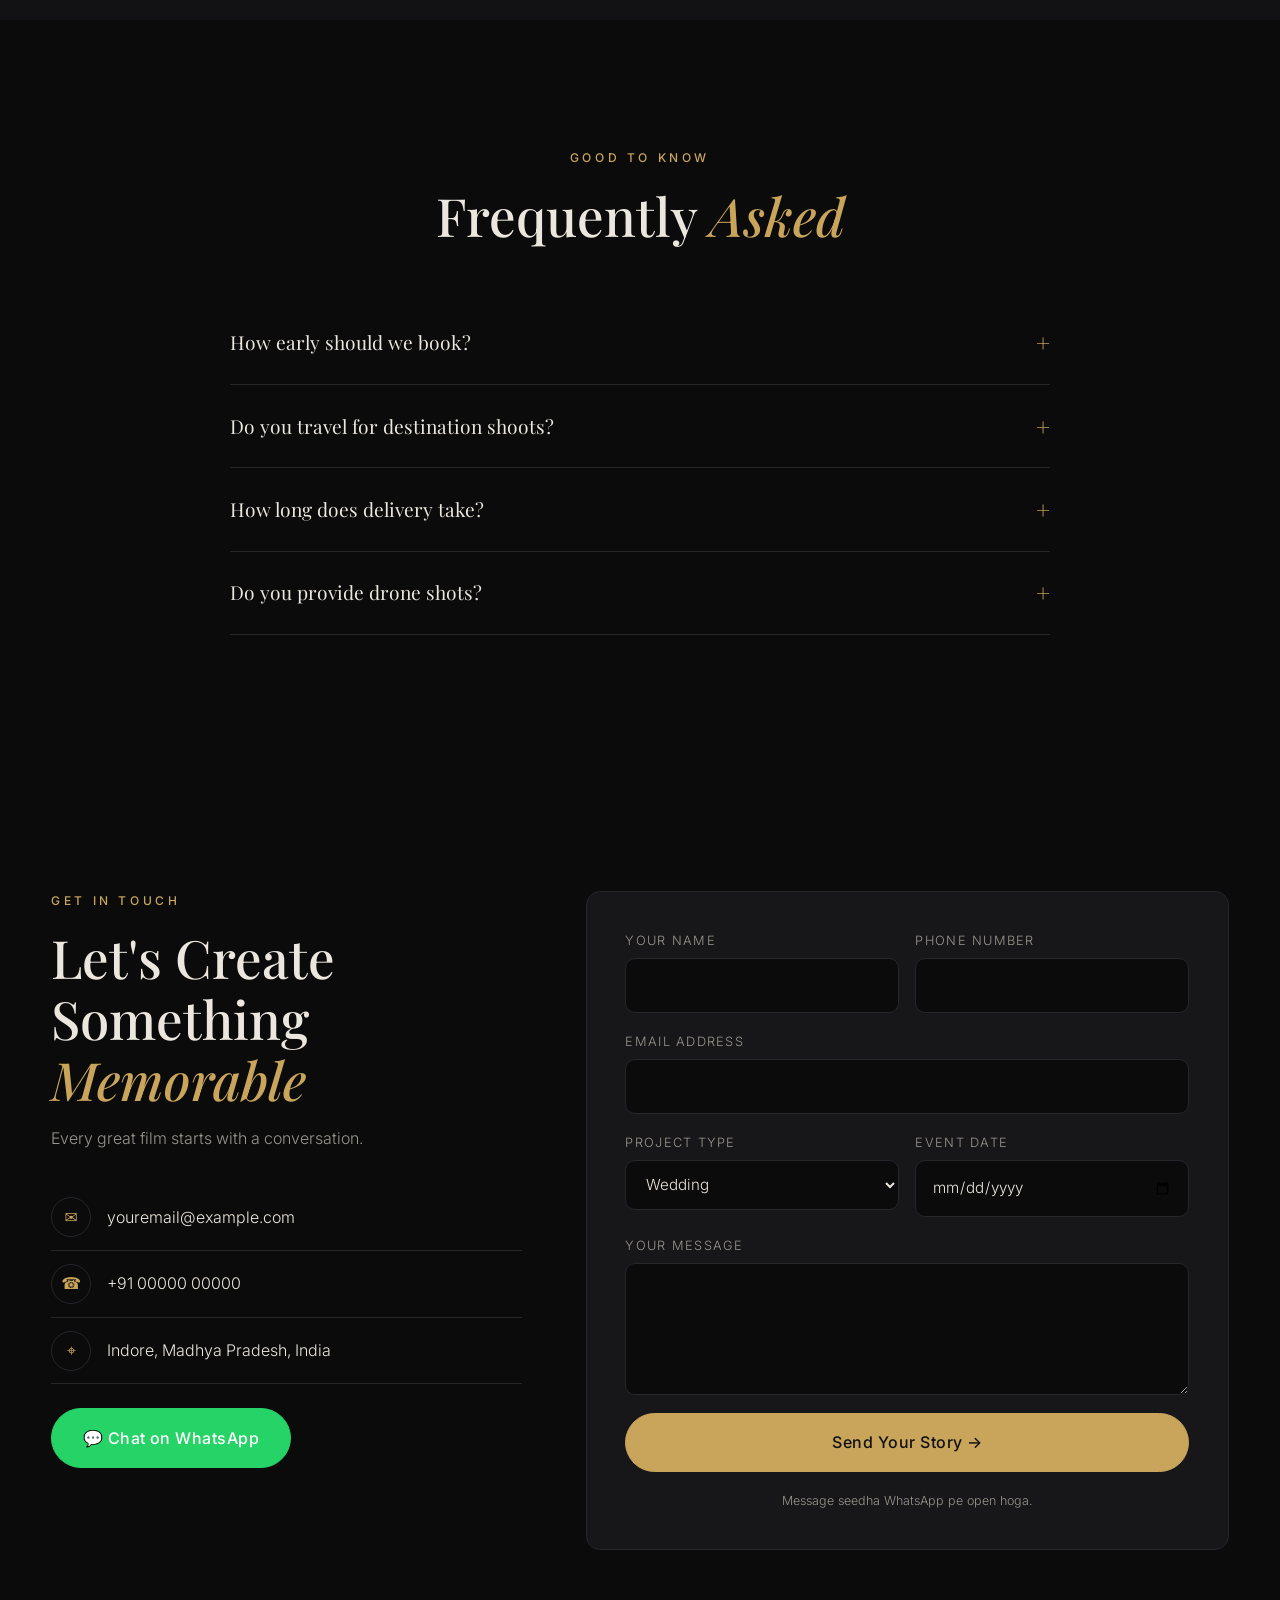
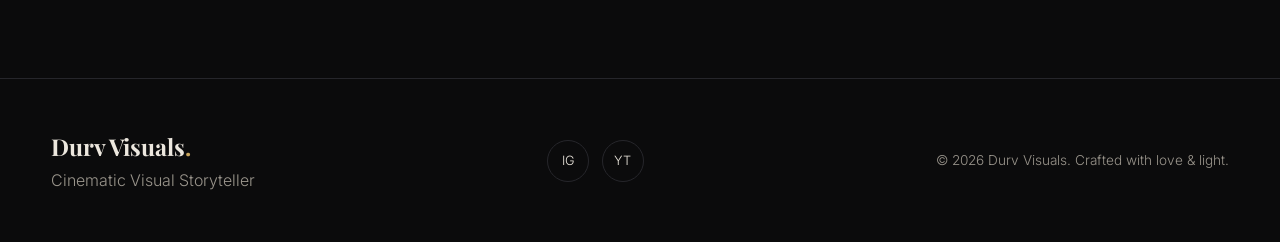
==== commit ba50748f: "Rename brand to Durv Visuals and add Site customize tab in admin Site text, images, stats and contac" ====
--- a/index.html
+++ b/index.html
@@ -3,9 +3,9 @@
 <head>
   <meta charset="UTF-8" />
   <meta name="viewport" content="width=device-width, initial-scale=1.0" />
-  <title>Krishna Visuals — Cinematic Visual Storyteller</title>
+  <title>Durv Visuals — Cinematic Visual Storyteller</title>
   <meta name="description" content="Wedding, Pre-Wedding, Commercial, Corporate & Social Media films. Cinematic visual storytelling studio based in Indore." />
-  <meta property="og:title" content="Krishna Visuals — Cinematic Visual Storyteller" />
+  <meta property="og:title" content="Durv Visuals — Cinematic Visual Storyteller" />
   <meta property="og:description" content="We turn moments into cinematic stories." />
   <meta name="theme-color" content="#0b0b0c" />
   <link rel="icon" href="data:image/svg+xml,<svg xmlns='http://www.w3.org/2000/svg' viewBox='0 0 100 100'><text y='.9em' font-size='90'>🎬</text></svg>" />
@@ -17,14 +17,14 @@
 <body>
 
   <!-- Preloader -->
-  <div id="preloader"><div class="pl-inner"><span class="pl-logo" data-brand>Krishna Visuals</span><span class="pl-bar"></span></div></div>
+  <div id="preloader"><div class="pl-inner"><span class="pl-logo" data-brand>Durv Visuals</span><span class="pl-bar"></span></div></div>
 
   <!-- Custom cursor (desktop) -->
   <div class="cursor-dot"></div><div class="cursor-ring"></div>
 
   <!-- NAV -->
   <header class="nav" id="nav">
-    <a href="#home" class="logo"><span data-brand>Krishna Visuals</span><i>.</i></a>
+    <a href="#home" class="logo"><span data-brand>Durv Visuals</span><i>.</i></a>
     <nav class="nav-links" id="navLinks">
       <a href="#about">About</a>
       <a href="#services">Services</a>
@@ -42,8 +42,8 @@
     <div class="hero-overlay"></div>
     <div class="hero-content">
       <p class="eyebrow reveal">Hello —</p>
-      <h1 class="reveal">We Turn <em>Moments</em><br />Into Cinematic Stories</h1>
-      <p class="hero-services reveal">Wedding · Pre-Wedding · Commercial · Corporate · Social Media</p>
+      <h1 class="reveal" id="heroTitle">We Turn <em>Moments</em><br />Into Cinematic Stories</h1>
+      <p class="hero-services reveal" id="heroSub">Wedding · Pre-Wedding · Commercial · Corporate · Social Media</p>
       <div class="hero-btns reveal">
         <button class="btn" id="showreelBtn">▶ Watch Showreel</button>
         <a href="#contact" class="btn btn-ghost">Hire Us</a>
@@ -62,19 +62,21 @@
   <section class="section about" id="about">
     <div class="container about-grid">
       <div class="about-img reveal">
-        <img src="https://picsum.photos/seed/studio-lens/800/1000" alt="Behind the lens" loading="lazy" />
-        <div class="about-badge"><strong>3+</strong><span>Years of<br/>Visual Stories</span></div>
+        <img id="aboutImg" src="https://picsum.photos/seed/studio-lens/800/1000" alt="Behind the lens" loading="lazy" />
+        <div class="about-badge"><strong id="yearsBadge">3+</strong><span>Years of<br/>Visual Stories</span></div>
       </div>
       <div class="about-text">
-        <p class="eyebrow reveal">About <span data-brand>Krishna Visuals</span></p>
+        <p class="eyebrow reveal">About <span data-brand>Durv Visuals</span></p>
         <h2 class="reveal">The Story Behind <em>the Lens</em></h2>
-        <p class="reveal">Storytelling is our passion. Founded by Krishna, a dedicated visual artist, the studio exists to turn ordinary moments into cinematic experiences.</p>
-        <p class="reveal">From intimate weddings to bold commercials and corporate films, we craft every frame with emotion, light and rhythm — so your story feels as big as it felt in the moment.</p>
-        <p class="reveal">Every project is a journey, and every client is the hero of their own story.</p>
+        <div id="aboutText" class="reveal">
+          <p>Storytelling is our passion. Founded by <span data-founder>Durv</span>, a dedicated visual artist, the studio exists to turn ordinary moments into cinematic experiences.</p>
+          <p>From intimate weddings to bold commercials and corporate films, we craft every frame with emotion, light and rhythm — so your story feels as big as it felt in the moment.</p>
+          <p>Every project is a journey, and every client is the hero of their own story.</p>
+        </div>
         <div class="stats reveal">
-          <div><strong class="count" data-to="500">0</strong><b>+</b><span>Films Crafted</span></div>
-          <div><strong class="count" data-to="50">0</strong><b>+</b><span>Happy Clients</span></div>
-          <div><strong class="count" data-to="3">0</strong><b>+</b><span>Years</span></div>
+          <div><strong class="count" id="statFilms" data-to="500">0</strong><b>+</b><span>Films Crafted</span></div>
+          <div><strong class="count" id="statClients" data-to="50">0</strong><b>+</b><span>Happy Clients</span></div>
+          <div><strong class="count" id="statYears" data-to="3">0</strong><b>+</b><span>Years</span></div>
         </div>
       </div>
     </div>
@@ -199,9 +201,9 @@
   <!-- FOOTER -->
   <footer class="footer">
     <div class="container footer-inner">
-      <div><a href="#home" class="logo"><span data-brand>Krishna Visuals</span><i>.</i></a><p class="muted" data-tagline></p></div>
+      <div><a href="#home" class="logo"><span data-brand>Durv Visuals</span><i>.</i></a><p class="muted" data-tagline></p></div>
       <div class="socials" id="socials"></div>
-      <p class="muted small">© <span id="year"></span> <span data-brand>Krishna Visuals</span>. Crafted with love &amp; light.</p>
+      <p class="muted small">© <span id="year"></span> <span data-brand>Durv Visuals</span>. Crafted with love &amp; light.</p>
     </div>
   </footer>
 
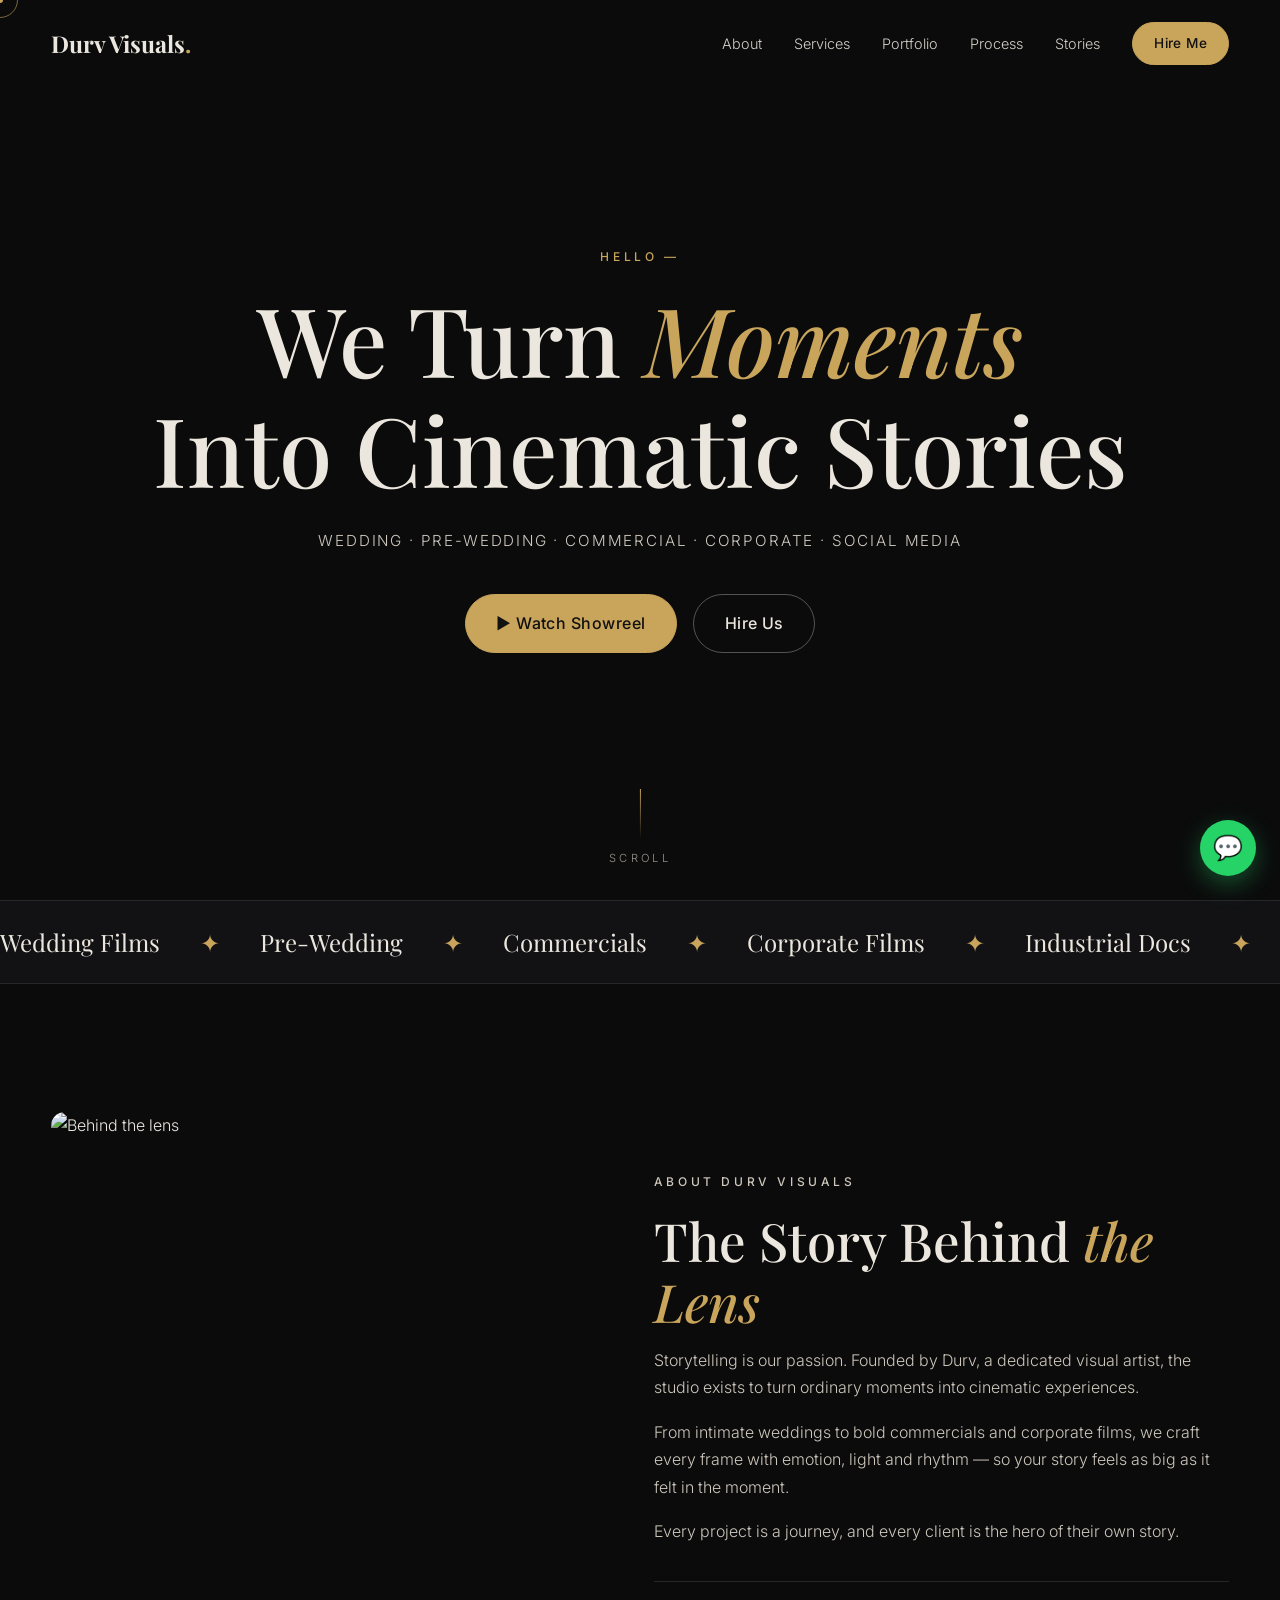
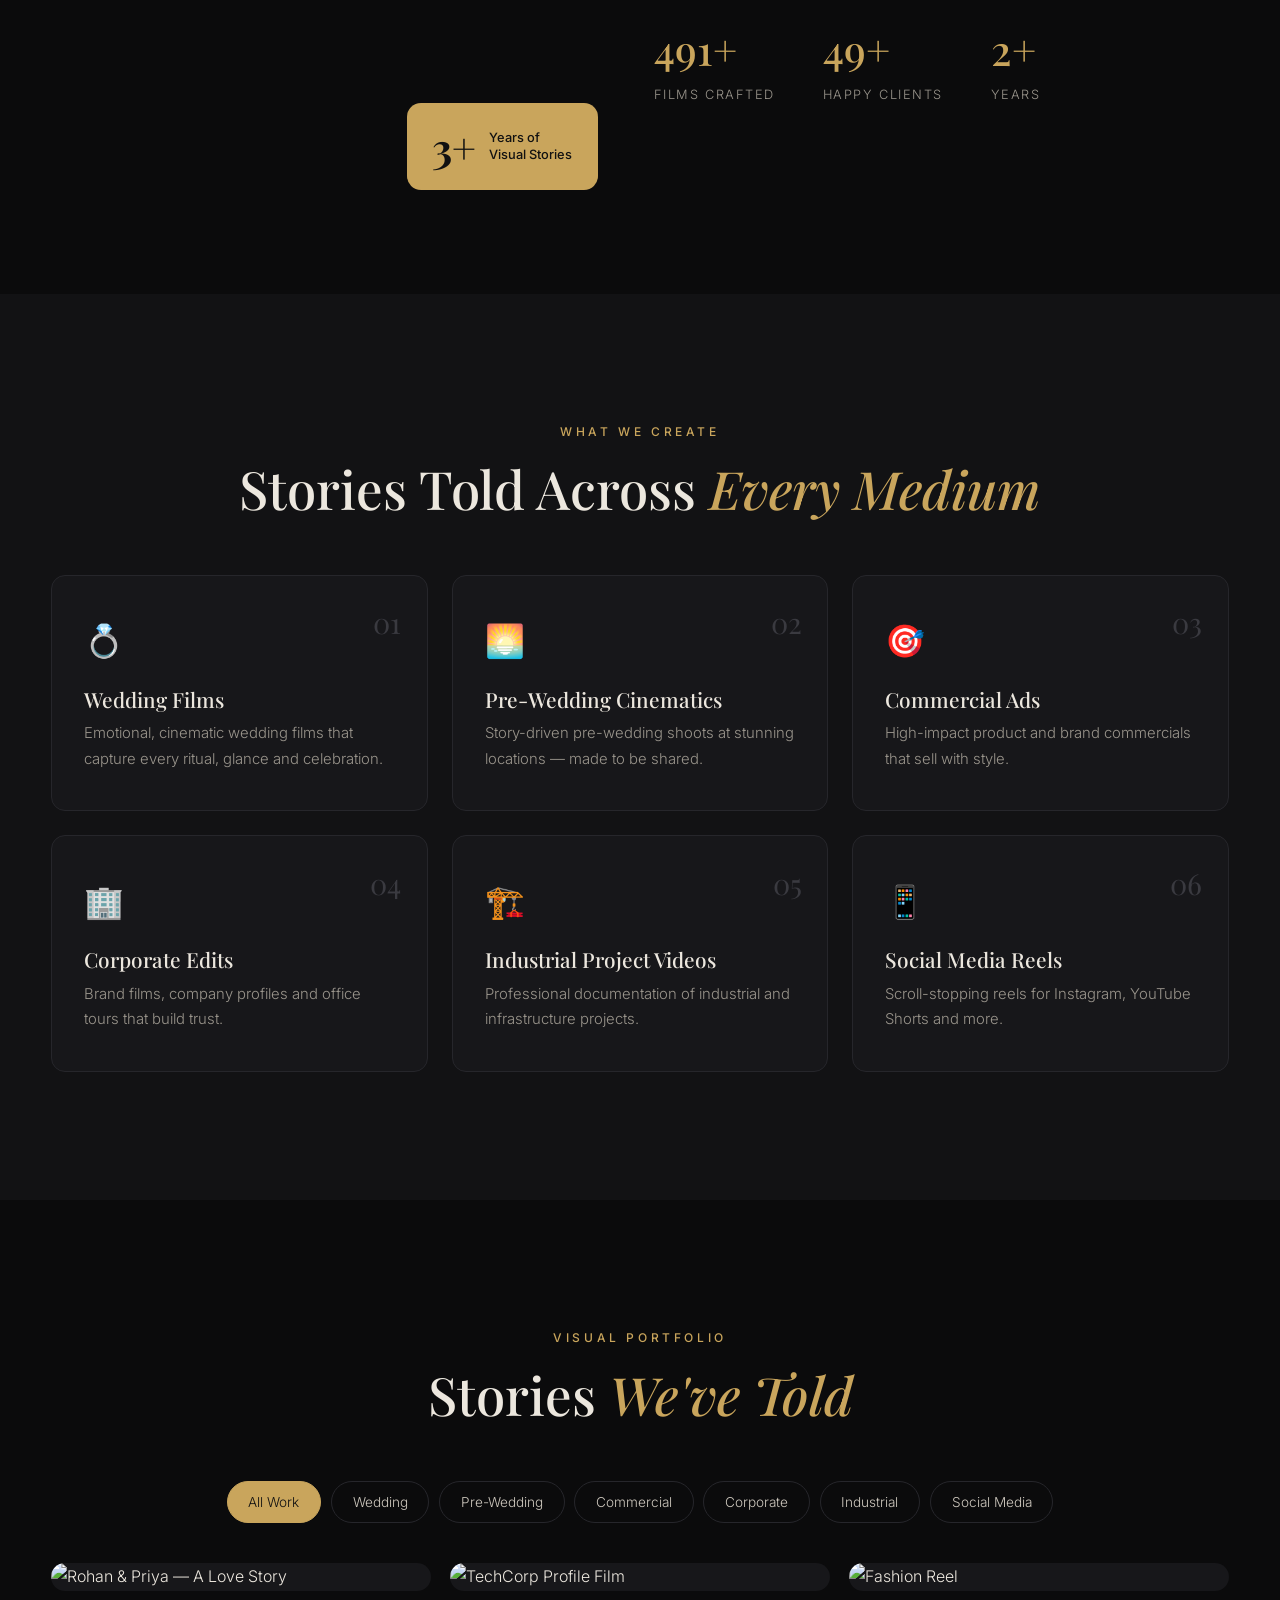
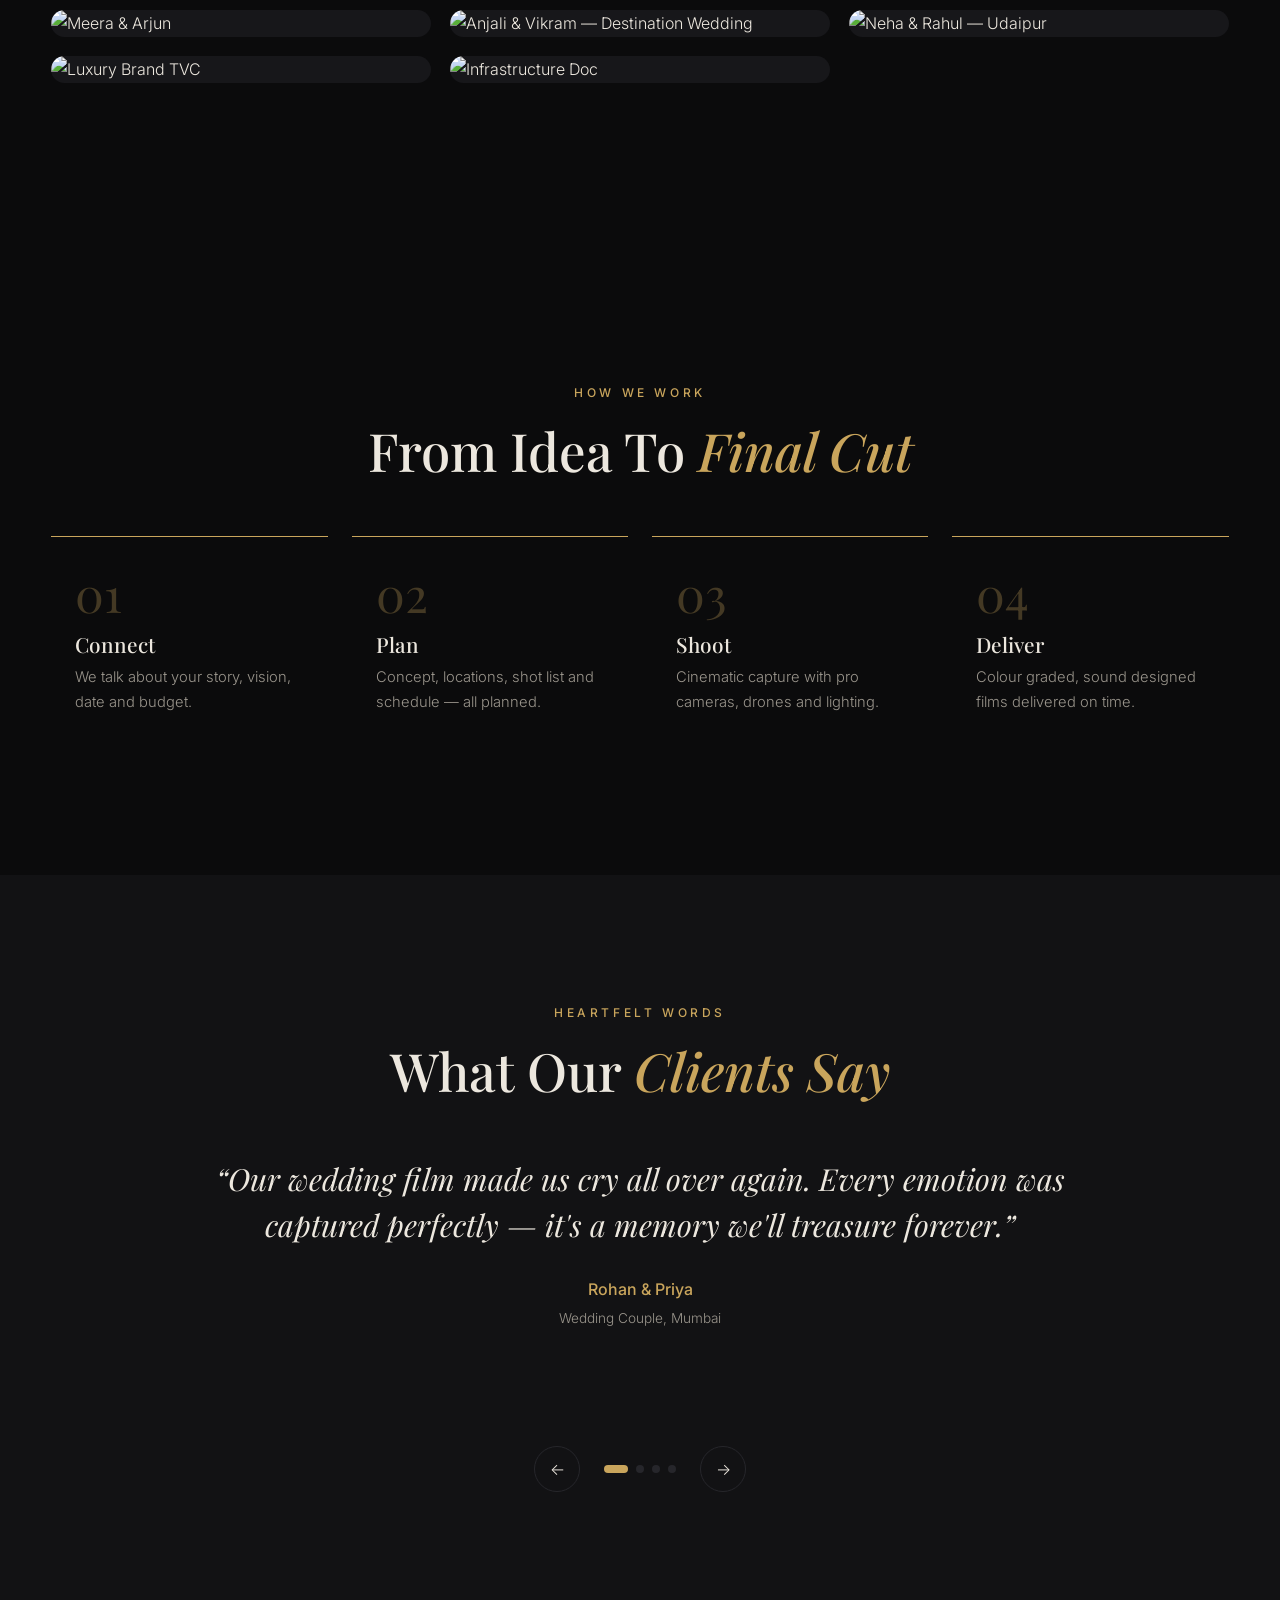
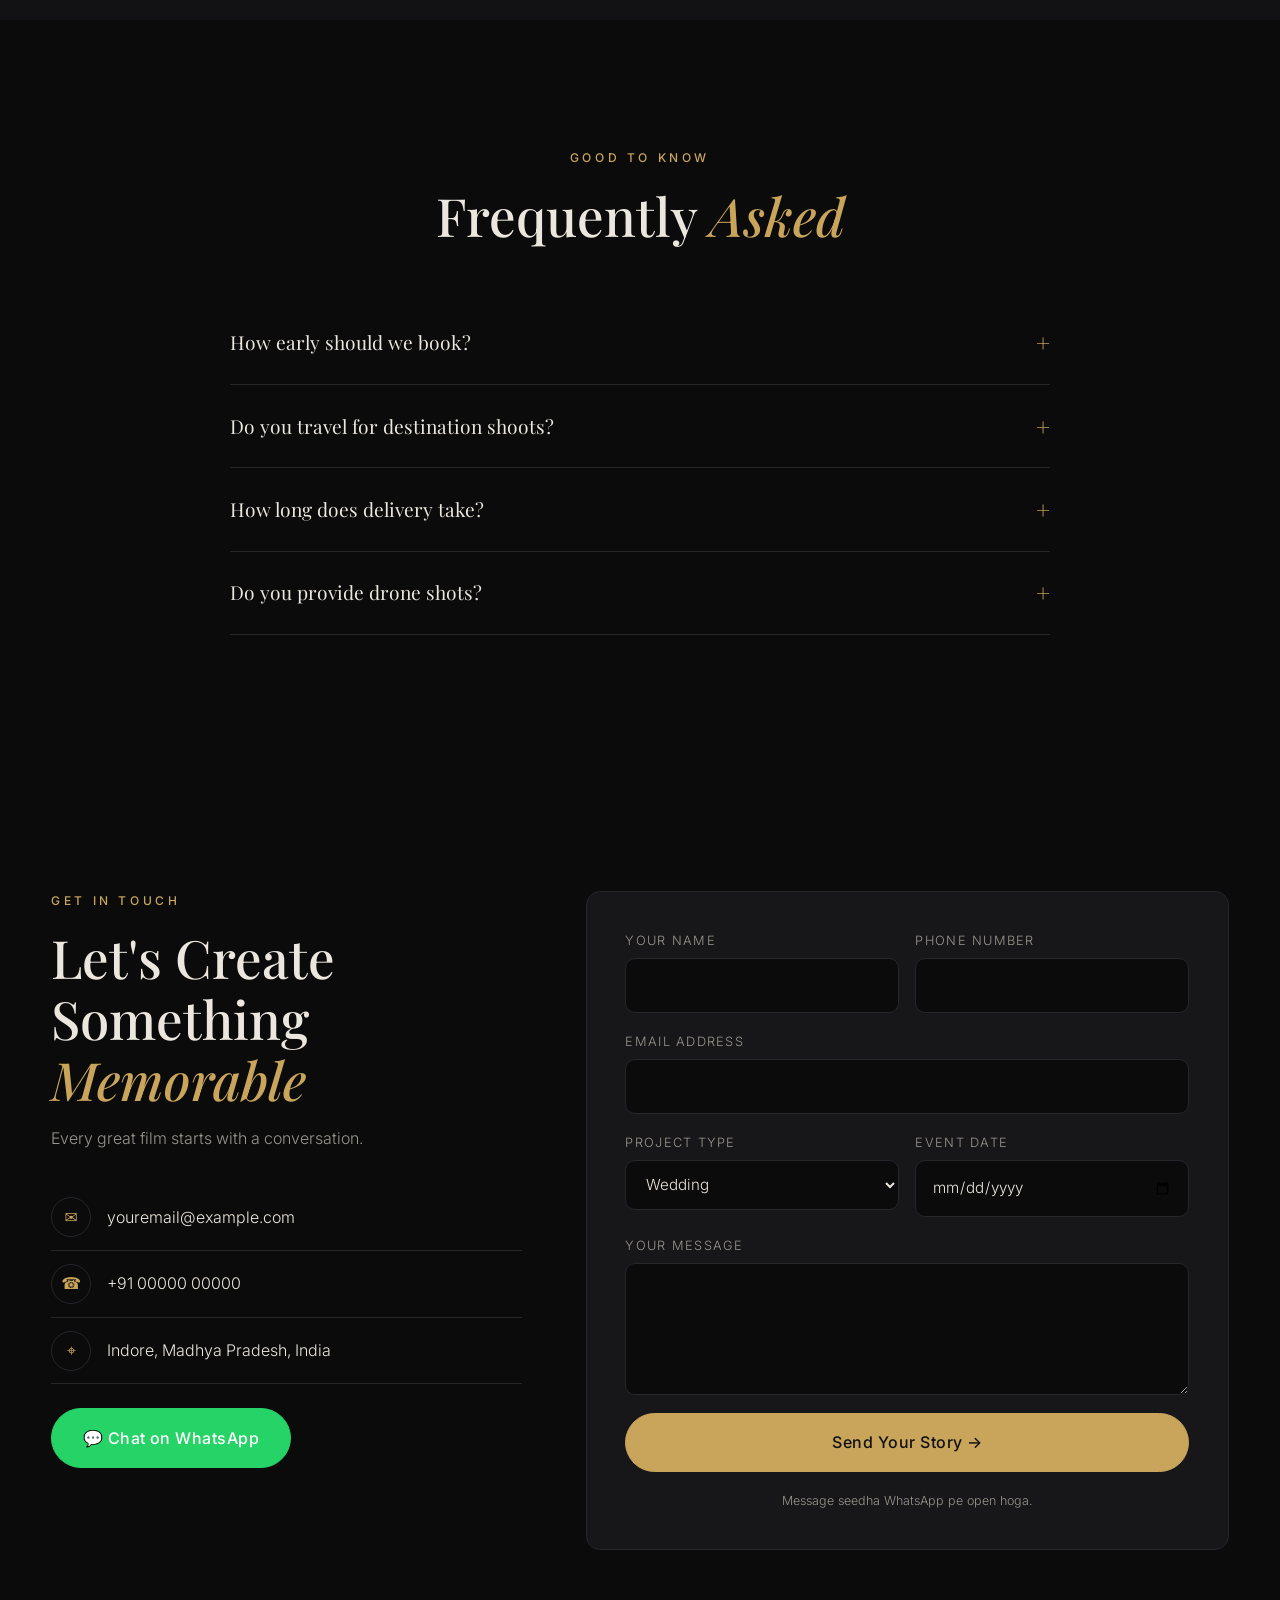
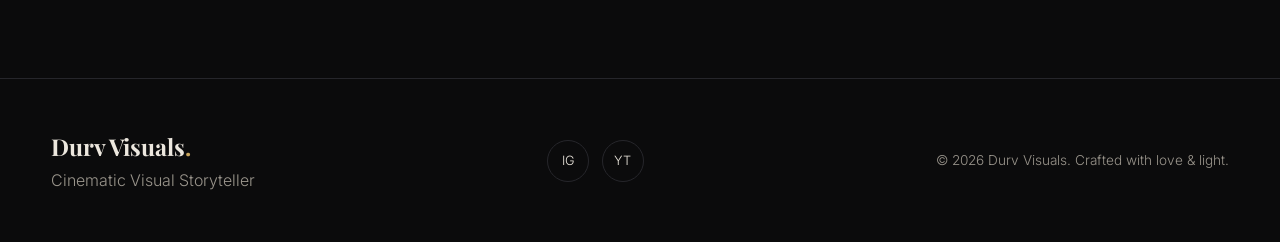
==== commit 49df7834: "Add cache-busting version to CSS/JS links Co-Authored-By: Claude Opus 5.5 <noreply@anthropic.com>" ====
--- a/index.html
+++ b/index.html
@@ -12,7 +12,7 @@
   <link rel="preconnect" href="https://fonts.googleapis.com" />
   <link rel="preconnect" href="https://fonts.gstatic.com" crossorigin />
   <link href="https://fonts.googleapis.com/css2?family=Playfair+Display:ital,wght@0,500;0,700;1,500&family=Inter:wght@300;400;500;600&display=swap" rel="stylesheet" />
-  <link rel="stylesheet" href="css/style.css" />
+  <link rel="stylesheet" href="css/style.css?v=2" />
 </head>
 <body>
 
@@ -220,7 +220,7 @@
     <p class="lb-caption" id="lbCaption"></p>
   </div>
 
-  <script src="js/config.js"></script>
-  <script src="js/main.js"></script>
+  <script src="js/config.js?v=2"></script>
+  <script src="js/main.js?v=2"></script>
 </body>
 </html>
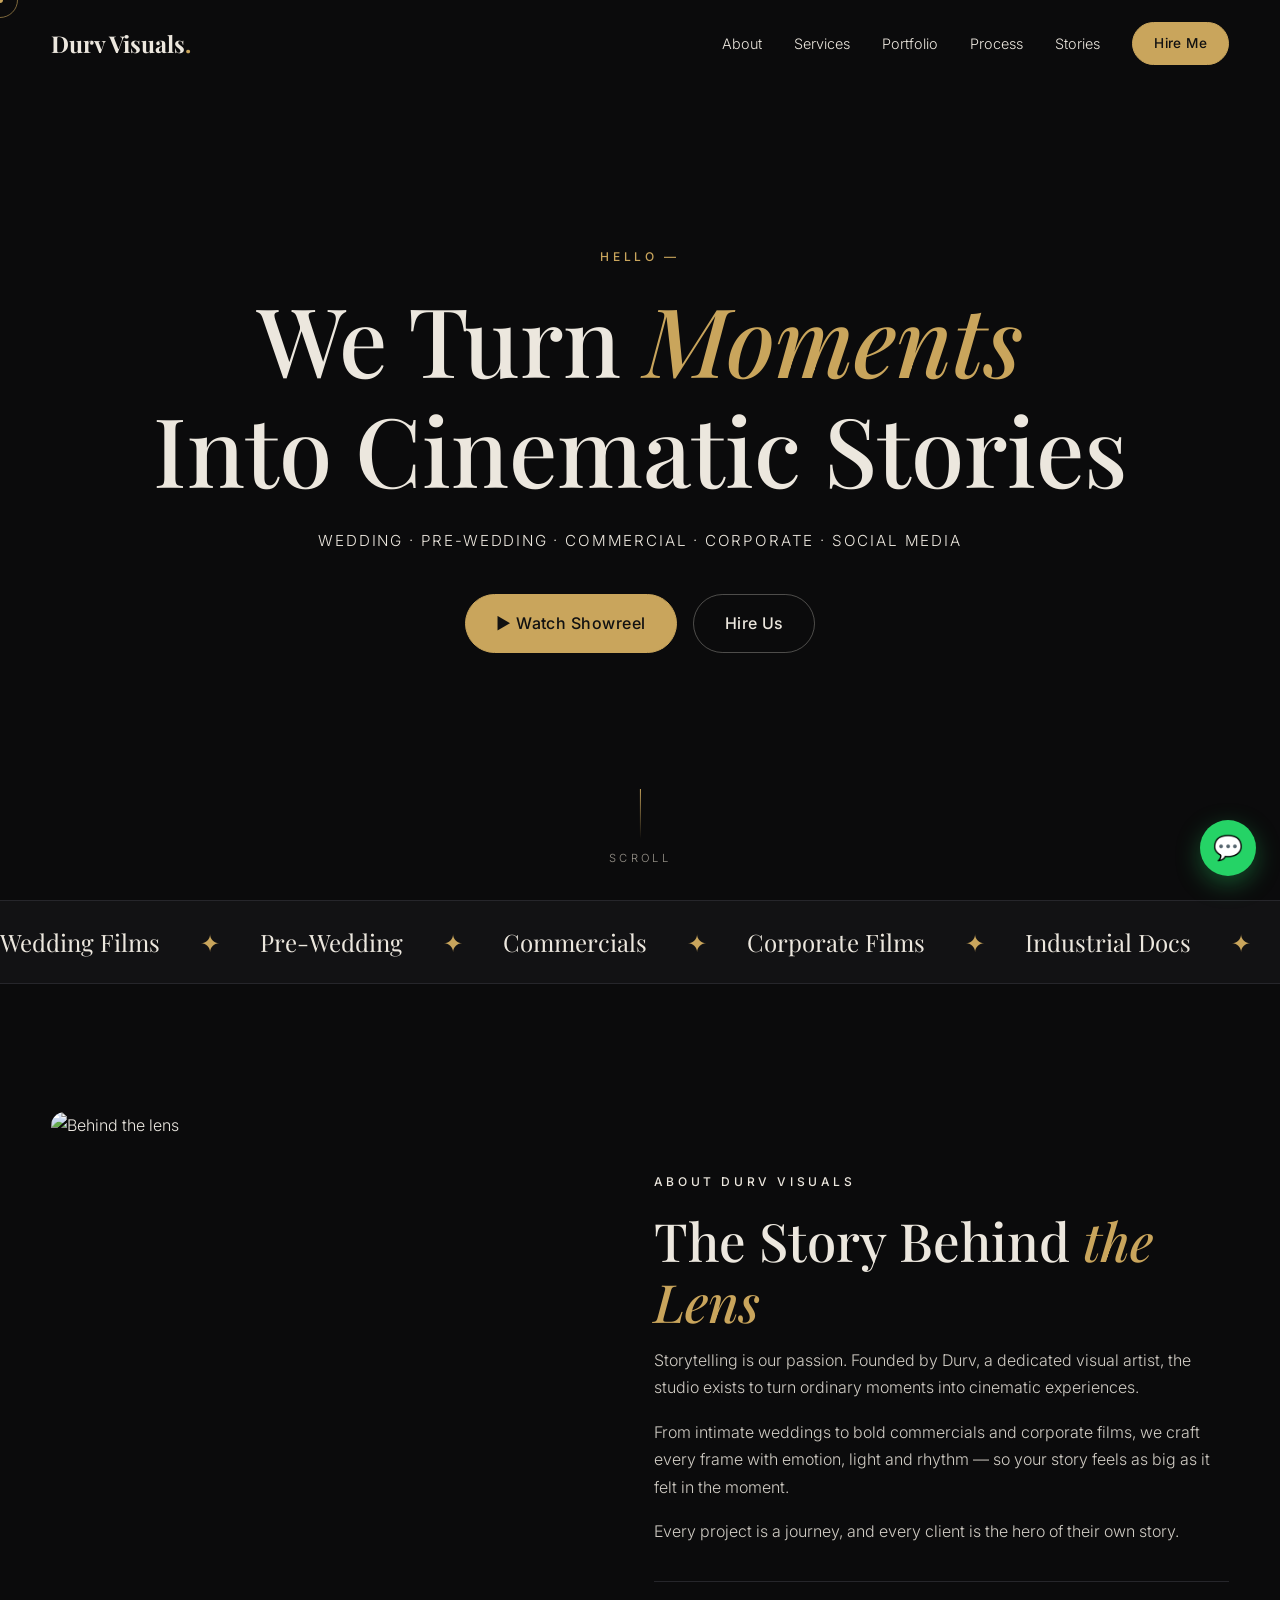
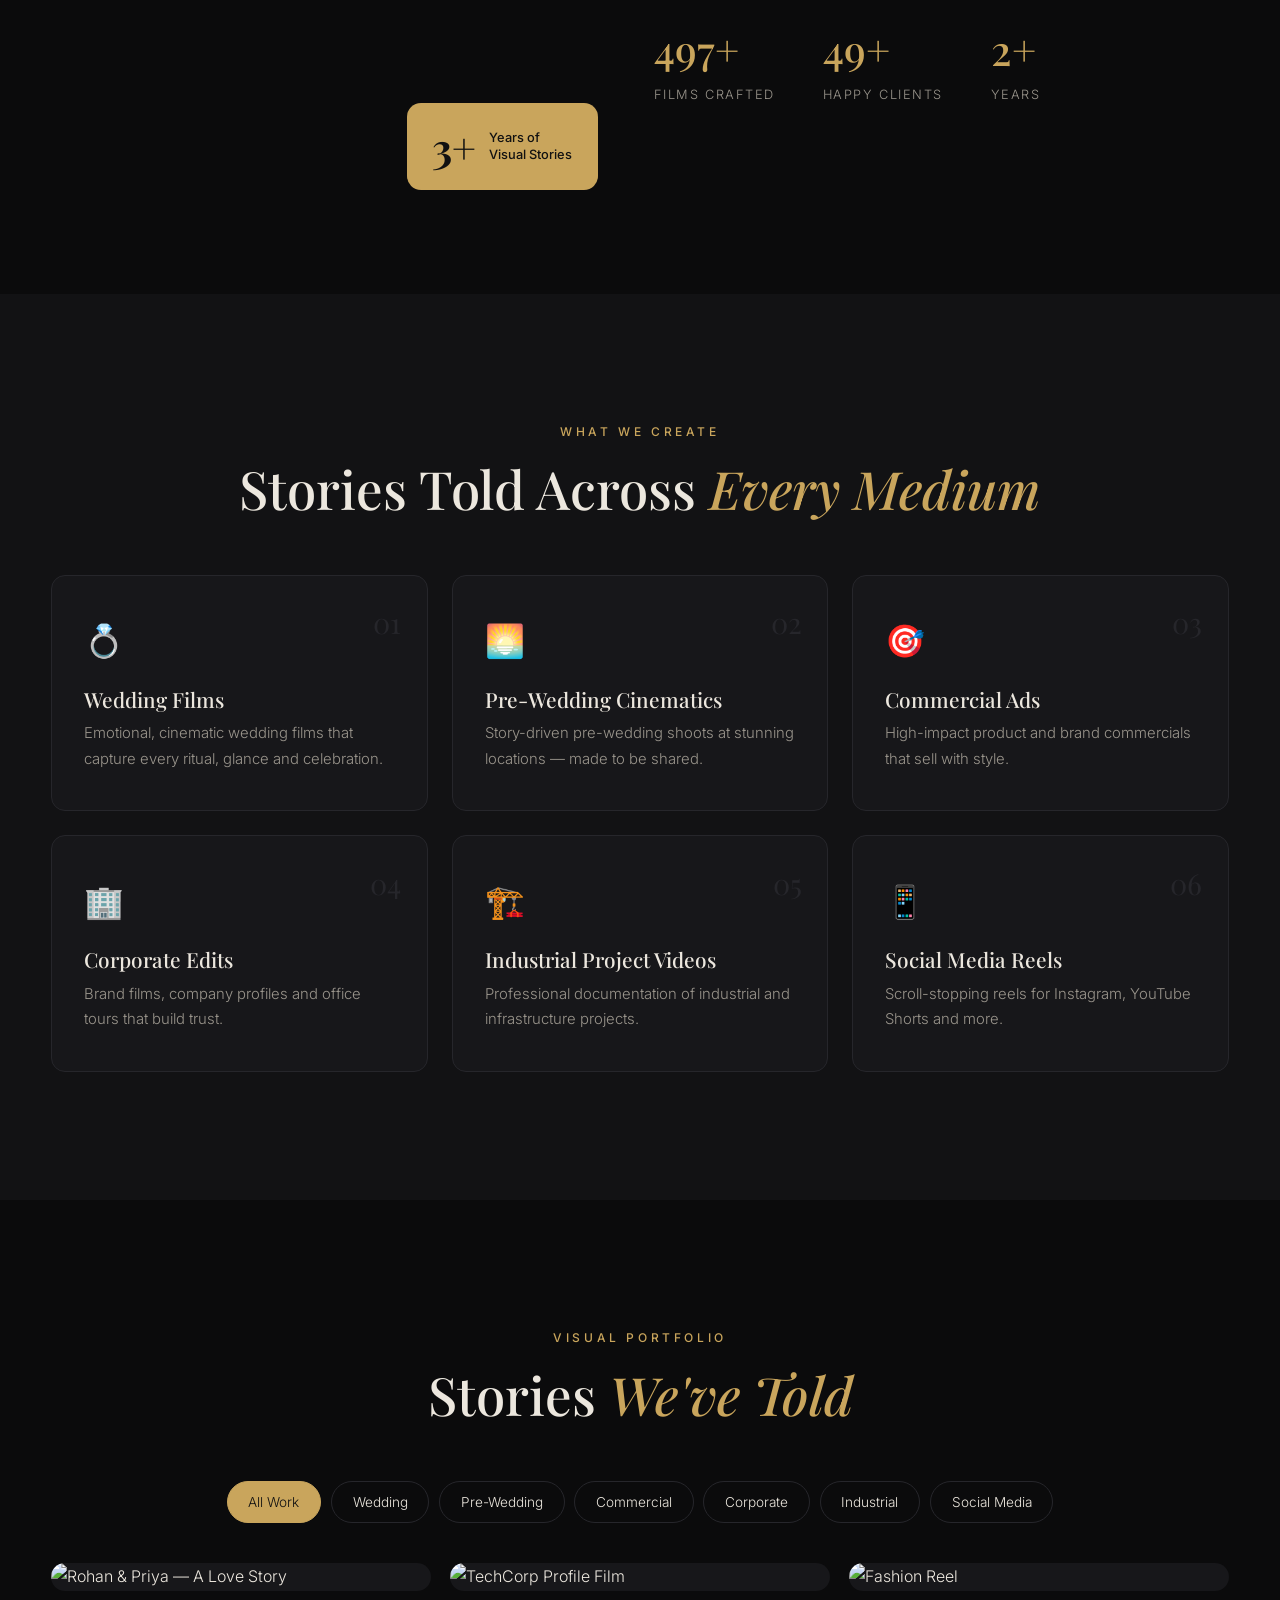
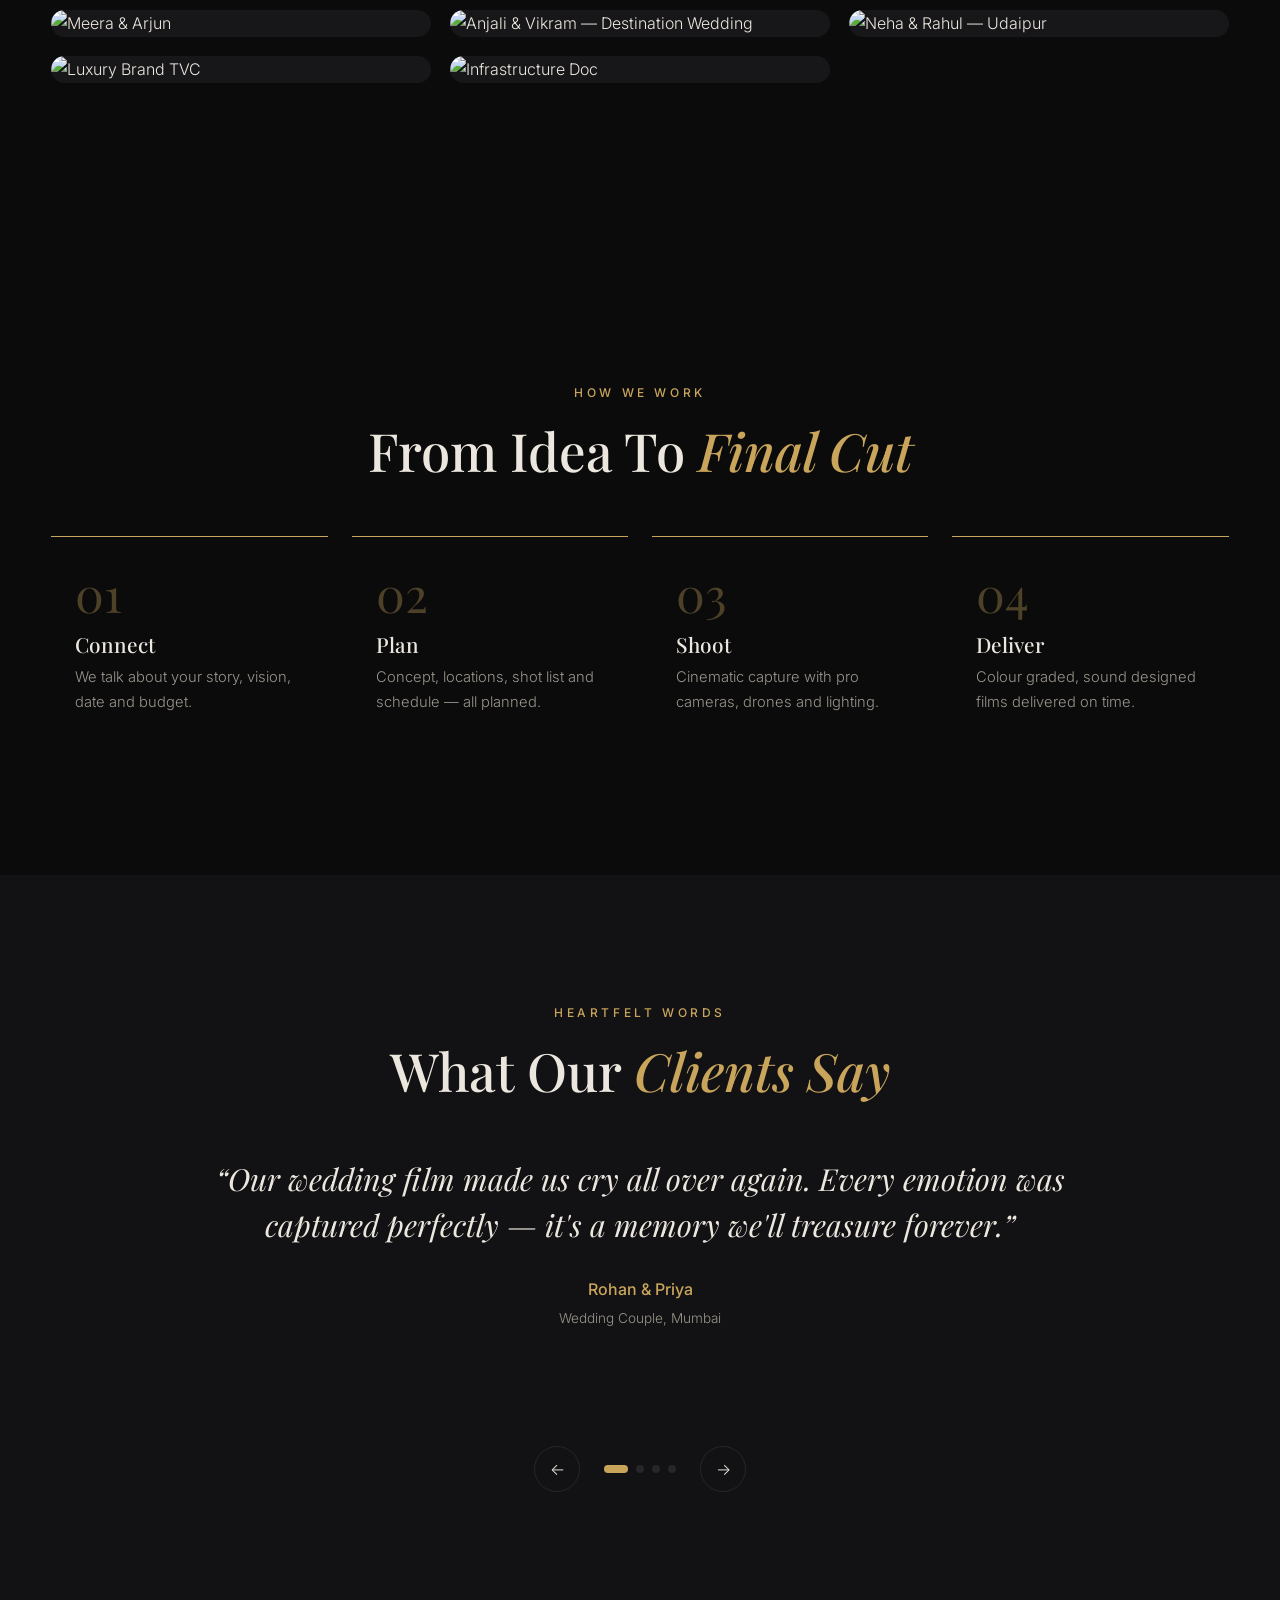
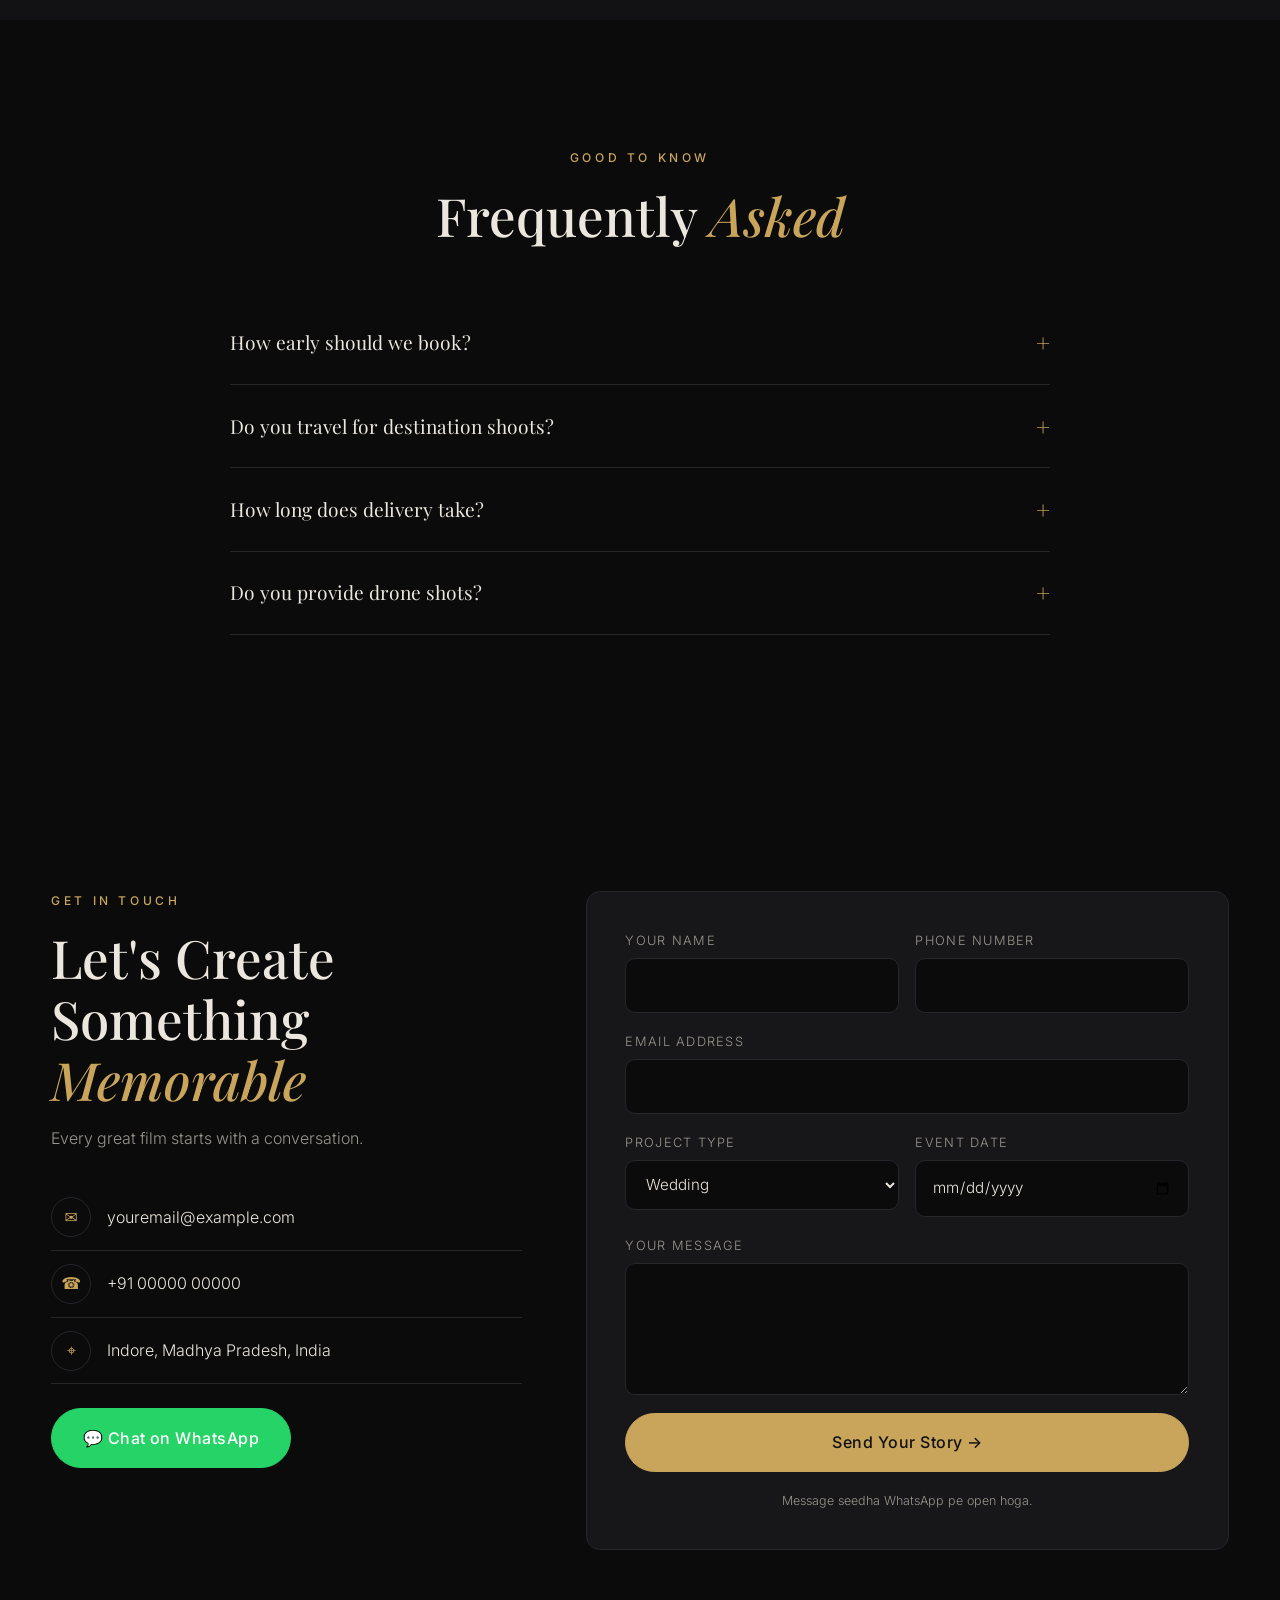
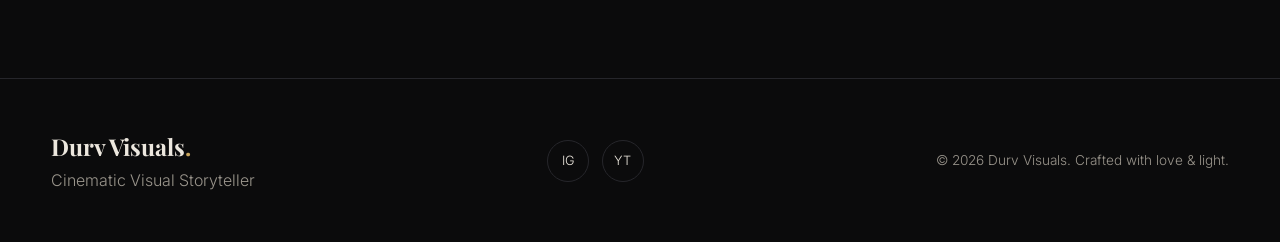
==== commit b5e68531: "Add theme switcher: colour presets, accent colour and heading font Themes are chosen from the admin " ====
--- a/index.html
+++ b/index.html
@@ -12,7 +12,7 @@
   <link rel="preconnect" href="https://fonts.googleapis.com" />
   <link rel="preconnect" href="https://fonts.gstatic.com" crossorigin />
   <link href="https://fonts.googleapis.com/css2?family=Playfair+Display:ital,wght@0,500;0,700;1,500&family=Inter:wght@300;400;500;600&display=swap" rel="stylesheet" />
-  <link rel="stylesheet" href="css/style.css?v=2" />
+  <link rel="stylesheet" href="css/style.css?v=3" />
 </head>
 <body>
 
@@ -220,7 +220,8 @@
     <p class="lb-caption" id="lbCaption"></p>
   </div>
 
-  <script src="js/config.js?v=2"></script>
-  <script src="js/main.js?v=2"></script>
+  <script src="js/config.js?v=3"></script>
+  <script src="js/themes.js?v=3"></script>
+  <script src="js/main.js?v=3"></script>
 </body>
 </html>
--- a/css/style.css
+++ b/css/style.css
@@ -1,8 +1,9 @@
 [hidden]{display:none!important}
 :root{
   --bg:#0b0b0c; --bg2:#121214; --card:#17171a; --line:#26262b;
-  --text:#ece7de; --muted:#9a958c; --gold:#c9a55c; --gold2:#e6c98a;
-  --serif:"Playfair Display",Georgia,serif; --sans:"Inter",system-ui,sans-serif;
+  --text:#ece7de; --muted:#9a958c; --gold:#c9a55c; --gold2:color-mix(in srgb,var(--gold) 75%,#fff);
+  --bg-rgb:11,11,12; --on-accent:#111; --head:"Playfair Display",Georgia,serif;
+  --serif:var(--head); --sans:"Inter",system-ui,sans-serif;
   --r:14px; --ease:cubic-bezier(.2,.7,.2,1);
 }
 *{box-sizing:border-box;margin:0;padding:0}
@@ -23,10 +24,10 @@
 .muted{color:var(--muted)} .small{font-size:.85rem} .center{text-align:center;margin-top:2.5rem}
 
 /* Buttons */
-.btn{display:inline-flex;align-items:center;gap:.5rem;padding:.95rem 1.9rem;border-radius:50px;background:var(--gold);color:#111;font-weight:500;letter-spacing:.03em;transition:.35s var(--ease);border:1px solid var(--gold)}
-.btn:hover{background:var(--gold2);transform:translateY(-2px);box-shadow:0 10px 30px rgba(201,165,92,.25)}
-.btn-ghost{background:transparent;color:var(--text);border-color:rgba(255,255,255,.3)}
-.btn-ghost:hover{background:rgba(255,255,255,.08);border-color:var(--gold);color:var(--gold)}
+.btn{display:inline-flex;align-items:center;gap:.5rem;padding:.95rem 1.9rem;border-radius:50px;background:var(--gold);color:var(--on-accent);font-weight:500;letter-spacing:.03em;transition:.35s var(--ease);border:1px solid var(--gold)}
+.btn:hover{background:var(--gold2);transform:translateY(-2px);box-shadow:0 10px 30px color-mix(in srgb,var(--gold) 25%,transparent)}
+.btn-ghost{background:transparent;color:var(--text);border-color:color-mix(in srgb,var(--text) 30%,transparent)}
+.btn-ghost:hover{background:color-mix(in srgb,var(--text) 8%,transparent);border-color:var(--gold);color:var(--gold)}
 .btn-sm{padding:.55rem 1.3rem;font-size:.85rem}
 .btn-wa{background:#25d366;border-color:#25d366;color:#fff;margin-top:1.5rem}
 .btn-wa:hover{background:#1ebe5a}
@@ -43,17 +44,17 @@
 /* Cursor */
 .cursor-dot,.cursor-ring{position:fixed;top:0;left:0;pointer-events:none;z-index:1000;border-radius:50%;transform:translate(-50%,-50%);opacity:0;transition:opacity .3s}
 .cursor-dot{width:6px;height:6px;background:var(--gold)}
-.cursor-ring{width:36px;height:36px;border:1px solid rgba(201,165,92,.6);transition:width .25s,height .25s,opacity .3s}
-.cursor-ring.big{width:70px;height:70px;background:rgba(201,165,92,.08)}
+.cursor-ring{width:36px;height:36px;border:1px solid color-mix(in srgb,var(--gold) 60%,transparent);transition:width .25s,height .25s,opacity .3s}
+.cursor-ring.big{width:70px;height:70px;background:color-mix(in srgb,var(--gold) 8%,transparent)}
 @media (hover:hover) and (pointer:fine){body.has-cursor .cursor-dot,body.has-cursor .cursor-ring{opacity:1}}
 
 /* Nav */
 .nav{position:fixed;top:0;left:0;right:0;z-index:50;display:flex;justify-content:space-between;align-items:center;padding:1.4rem 4%;transition:.4s var(--ease)}
-.nav.scrolled{background:rgba(11,11,12,.85);backdrop-filter:blur(14px);padding:.9rem 4%;border-bottom:1px solid var(--line)}
+.nav.scrolled{background:rgba(var(--bg-rgb),.85);backdrop-filter:blur(14px);padding:.9rem 4%;border-bottom:1px solid var(--line)}
 .logo{font-family:var(--serif);font-size:1.45rem;font-weight:700}
 .logo i{color:var(--gold);font-style:normal}
 .nav-links{display:flex;gap:2rem;align-items:center}
-.nav-links a:not(.btn){font-size:.9rem;position:relative;color:#d6d1c8}
+.nav-links a:not(.btn){font-size:.9rem;position:relative;color:var(--text)}
 .nav-links a:not(.btn)::after{content:"";position:absolute;left:0;bottom:-4px;width:0;height:1px;background:var(--gold);transition:.3s}
 .nav-links a:not(.btn):hover::after,.nav-links a.active::after{width:100%}
 .burger{display:none;width:30px;height:20px;position:relative;z-index:60}
@@ -66,10 +67,10 @@
 .hero{height:100vh;min-height:620px;position:relative;display:flex;align-items:center;justify-content:center;text-align:center;overflow:hidden}
 .hero-bg{position:absolute;inset:-5%;background:url("https://picsum.photos/seed/cinema-hero/1920/1080") center/cover;animation:kenburns 22s ease-in-out infinite alternate}
 @keyframes kenburns{from{transform:scale(1)}to{transform:scale(1.12) translate(-1%,-1%)}}
-.hero-overlay{position:absolute;inset:0;background:radial-gradient(ellipse at center,rgba(11,11,12,.45),rgba(11,11,12,.92)),linear-gradient(to bottom,rgba(11,11,12,.3),var(--bg))}
+.hero-overlay{position:absolute;inset:0;background:radial-gradient(ellipse at center,rgba(var(--bg-rgb),.45),rgba(var(--bg-rgb),.92)),linear-gradient(to bottom,rgba(var(--bg-rgb),.3),var(--bg))}
 .hero-content{position:relative;z-index:2;padding:0 5%}
 .hero h1{font-size:clamp(2.6rem,7.5vw,6rem);margin-bottom:1.5rem}
-.hero-services{color:#cfc9bf;letter-spacing:.12em;font-size:clamp(.75rem,1.6vw,.95rem);text-transform:uppercase;margin-bottom:2.5rem}
+.hero-services{color:var(--text);opacity:.85;letter-spacing:.12em;font-size:clamp(.75rem,1.6vw,.95rem);text-transform:uppercase;margin-bottom:2.5rem}
 .hero-btns{display:flex;gap:1rem;justify-content:center;flex-wrap:wrap}
 .scroll-cue{position:absolute;bottom:2rem;left:50%;transform:translateX(-50%);font-size:.7rem;letter-spacing:.3em;text-transform:uppercase;color:var(--muted);display:flex;flex-direction:column;align-items:center;gap:.6rem;z-index:2}
 .scroll-cue span{width:1px;height:50px;background:linear-gradient(var(--gold),transparent);animation:drip 2s infinite}
@@ -85,10 +86,10 @@
 .about-grid{display:grid;grid-template-columns:1fr 1.1fr;gap:5rem;align-items:center}
 .about-img{position:relative}
 .about-img img{border-radius:var(--r);aspect-ratio:4/5;object-fit:cover;width:100%;filter:grayscale(.2)}
-.about-badge{position:absolute;bottom:-1.5rem;right:-1.5rem;background:var(--gold);color:#111;padding:1.4rem 1.6rem;border-radius:var(--r);display:flex;gap:.8rem;align-items:center}
+.about-badge{position:absolute;bottom:-1.5rem;right:-1.5rem;background:var(--gold);color:var(--on-accent);padding:1.4rem 1.6rem;border-radius:var(--r);display:flex;gap:.8rem;align-items:center}
 .about-badge strong{font-family:var(--serif);font-size:2.6rem;line-height:1}
 .about-badge span{font-size:.8rem;line-height:1.3;font-weight:500}
-.about-text p{margin-bottom:1.1rem;color:#cdc7bc}
+.about-text p{margin-bottom:1.1rem;color:var(--text);opacity:.88}
 .stats{display:flex;gap:3rem;margin-top:2.2rem;padding-top:2rem;border-top:1px solid var(--line)}
 .stats strong,.stats b{font-family:var(--serif);font-size:2.6rem;color:var(--gold);font-weight:500}
 .stats span{display:block;font-size:.8rem;color:var(--muted);text-transform:uppercase;letter-spacing:.12em}
@@ -97,36 +98,36 @@
 .services{background:var(--bg2)}
 .service-grid{display:grid;grid-template-columns:repeat(3,1fr);gap:1.5rem}
 .service{background:var(--card);border:1px solid var(--line);border-radius:var(--r);padding:2.4rem 2rem;position:relative;overflow:hidden;transition:.45s var(--ease)}
-.service::before{content:"";position:absolute;inset:0;background:linear-gradient(135deg,rgba(201,165,92,.14),transparent 60%);opacity:0;transition:.45s}
-.service:hover{transform:translateY(-6px);border-color:rgba(201,165,92,.5)}
+.service::before{content:"";position:absolute;inset:0;background:linear-gradient(135deg,color-mix(in srgb,var(--gold) 14%,transparent),transparent 60%);opacity:0;transition:.45s}
+.service:hover{transform:translateY(-6px);border-color:color-mix(in srgb,var(--gold) 50%,transparent)}
 .service:hover::before{opacity:1}
-.service .num{position:absolute;top:1.4rem;right:1.6rem;font-family:var(--serif);color:#3a3a40;font-size:1.8rem}
+.service .num{position:absolute;top:1.4rem;right:1.6rem;font-family:var(--serif);color:var(--line);font-size:1.8rem}
 .service .ico{font-size:2rem;margin-bottom:1.2rem}
 .service h3{margin-bottom:.6rem;position:relative}
 .service p{color:var(--muted);font-size:.93rem;position:relative}
 
 /* Portfolio */
 .filters{display:flex;flex-wrap:wrap;justify-content:center;gap:.6rem;margin-bottom:2.5rem}
-.filters button{padding:.55rem 1.3rem;border:1px solid var(--line);border-radius:50px;font-size:.85rem;color:#cfc9bf;transition:.3s}
+.filters button{padding:.55rem 1.3rem;border:1px solid var(--line);border-radius:50px;font-size:.85rem;color:var(--text);transition:.3s}
 .filters button:hover{border-color:var(--gold);color:var(--gold)}
-.filters button.active{background:var(--gold);border-color:var(--gold);color:#111}
+.filters button.active{background:var(--gold);border-color:var(--gold);color:var(--on-accent)}
 .gallery{columns:3 300px;column-gap:1.2rem}
 .g-item{break-inside:avoid;margin-bottom:1.2rem;position:relative;border-radius:var(--r);overflow:hidden;cursor:pointer;background:var(--card);animation:fadeUp .6s var(--ease) both}
 @keyframes fadeUp{from{opacity:0;transform:translateY(25px)}to{opacity:1;transform:none}}
 .g-item img{width:100%;transition:transform .8s var(--ease),filter .5s}
 .g-item:hover img{transform:scale(1.06);filter:brightness(.55)}
-.g-info{position:absolute;inset:auto 0 0 0;padding:1.4rem;background:linear-gradient(transparent,rgba(0,0,0,.85));transform:translateY(30%);opacity:0;transition:.45s var(--ease)}
+.g-info{color:#fff;position:absolute;inset:auto 0 0 0;padding:1.4rem;background:linear-gradient(transparent,rgba(0,0,0,.85));transform:translateY(30%);opacity:0;transition:.45s var(--ease)}
 .g-item:hover .g-info{transform:none;opacity:1}
 .g-info small{color:var(--gold);text-transform:uppercase;letter-spacing:.15em;font-size:.7rem}
 .g-info h4{font-family:var(--serif);font-weight:500;font-size:1.2rem}
-.g-play{position:absolute;top:50%;left:50%;transform:translate(-50%,-50%);width:64px;height:64px;border-radius:50%;background:rgba(201,165,92,.92);color:#111;display:grid;place-items:center;font-size:1.3rem;padding-left:4px;transition:.3s}
+.g-play{position:absolute;top:50%;left:50%;transform:translate(-50%,-50%);width:64px;height:64px;border-radius:50%;background:var(--gold);color:var(--on-accent);display:grid;place-items:center;font-size:1.3rem;padding-left:4px;transition:.3s}
 .g-item:hover .g-play{transform:translate(-50%,-50%) scale(1.12)}
 .gallery-empty{text-align:center;color:var(--muted);padding:2rem}
 
 /* Process */
 .process-grid{display:grid;grid-template-columns:repeat(4,1fr);gap:1.5rem;counter-reset:s}
 .step{padding:2rem 1.5rem;border-top:1px solid var(--gold);position:relative}
-.step span{font-family:var(--serif);font-size:3rem;color:rgba(201,165,92,.3);display:block;line-height:1;margin-bottom:1rem}
+.step span{font-family:var(--serif);font-size:3rem;color:color-mix(in srgb,var(--gold) 35%,transparent);display:block;line-height:1;margin-bottom:1rem}
 .step h3{margin-bottom:.5rem}
 .step p{color:var(--muted);font-size:.92rem}
 
@@ -211,7 +212,7 @@
 }
 @media (max-width:760px){
   .burger{display:block}
-  .nav-links{position:fixed;inset:0;background:rgba(11,11,12,.98);flex-direction:column;justify-content:center;gap:2rem;transform:translateX(100%);transition:.5s var(--ease)}
+  .nav-links{position:fixed;inset:0;background:rgba(var(--bg-rgb),.98);flex-direction:column;justify-content:center;gap:2rem;transform:translateX(100%);transition:.5s var(--ease)}
   .nav-links.open{transform:none}
   .nav-links a:not(.btn){font-size:1.5rem;font-family:var(--serif)}
   .service-grid,.process-grid,.form .row{grid-template-columns:1fr}
